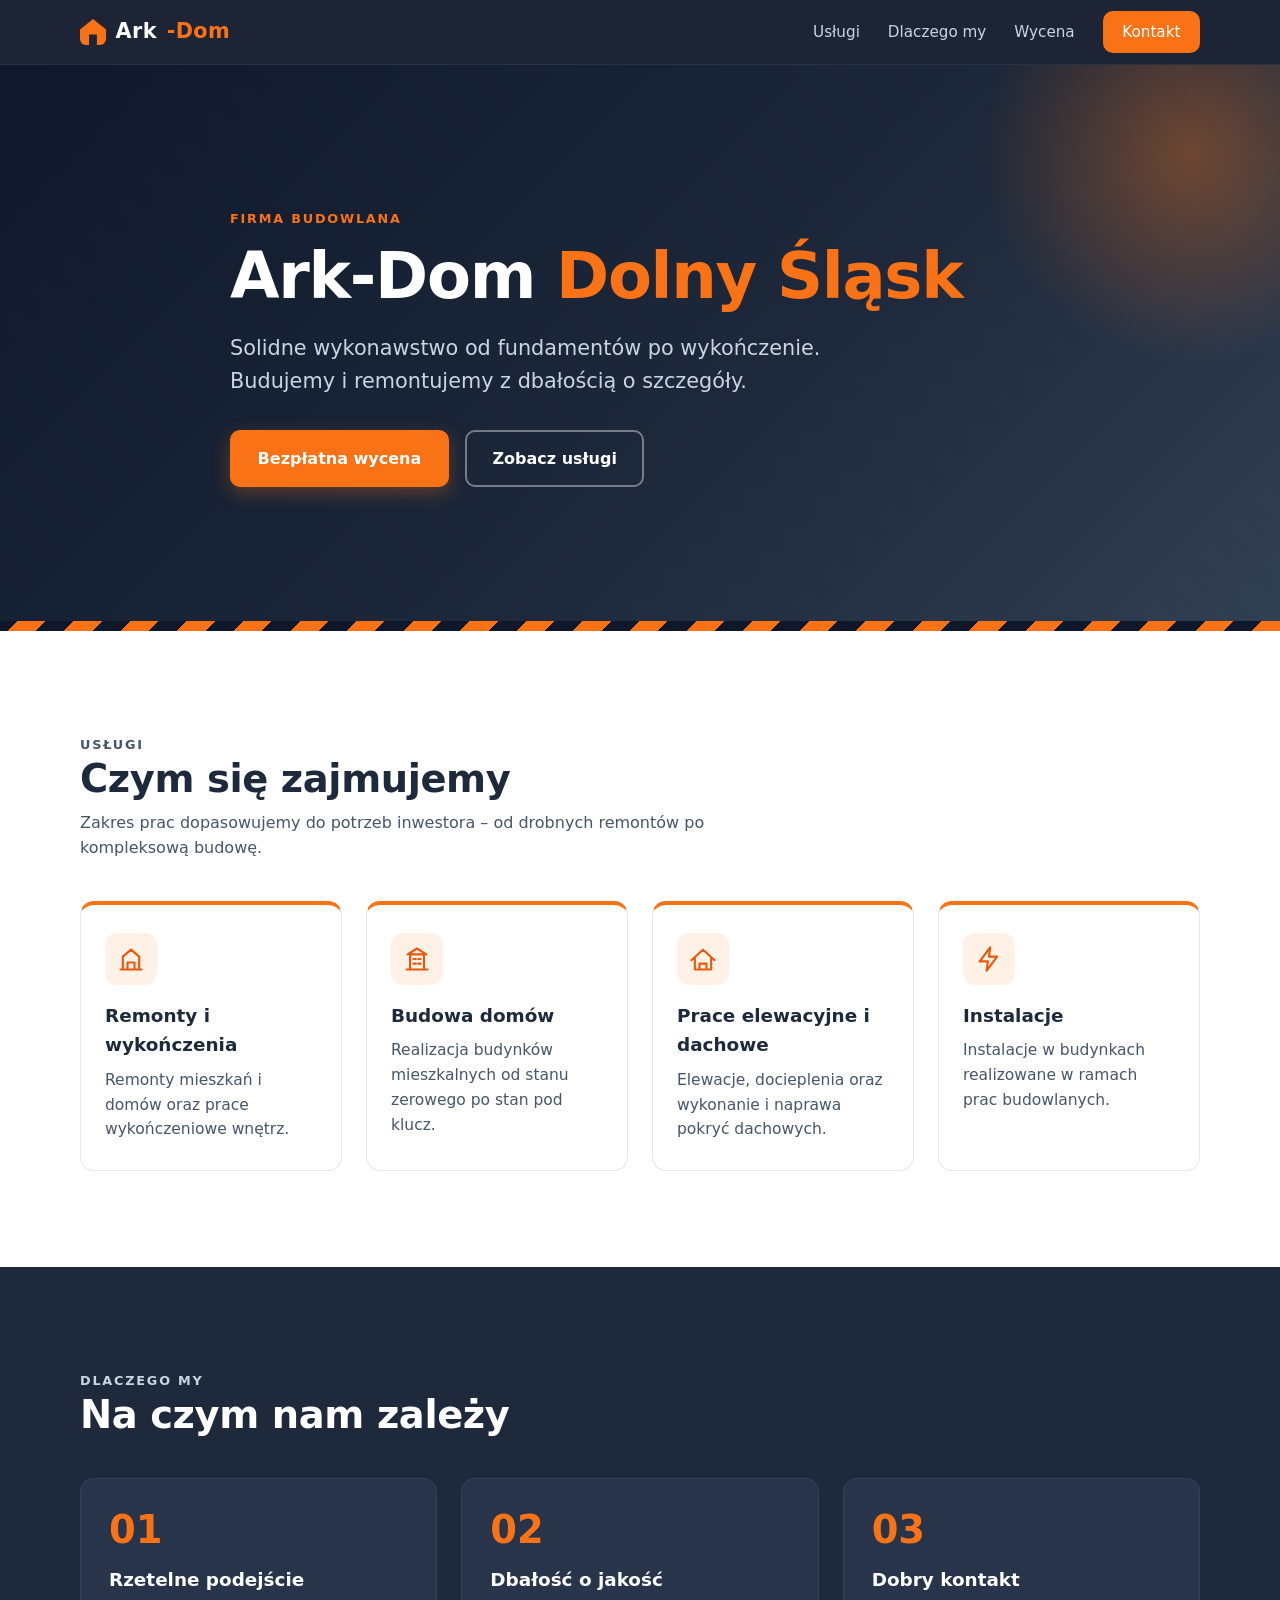
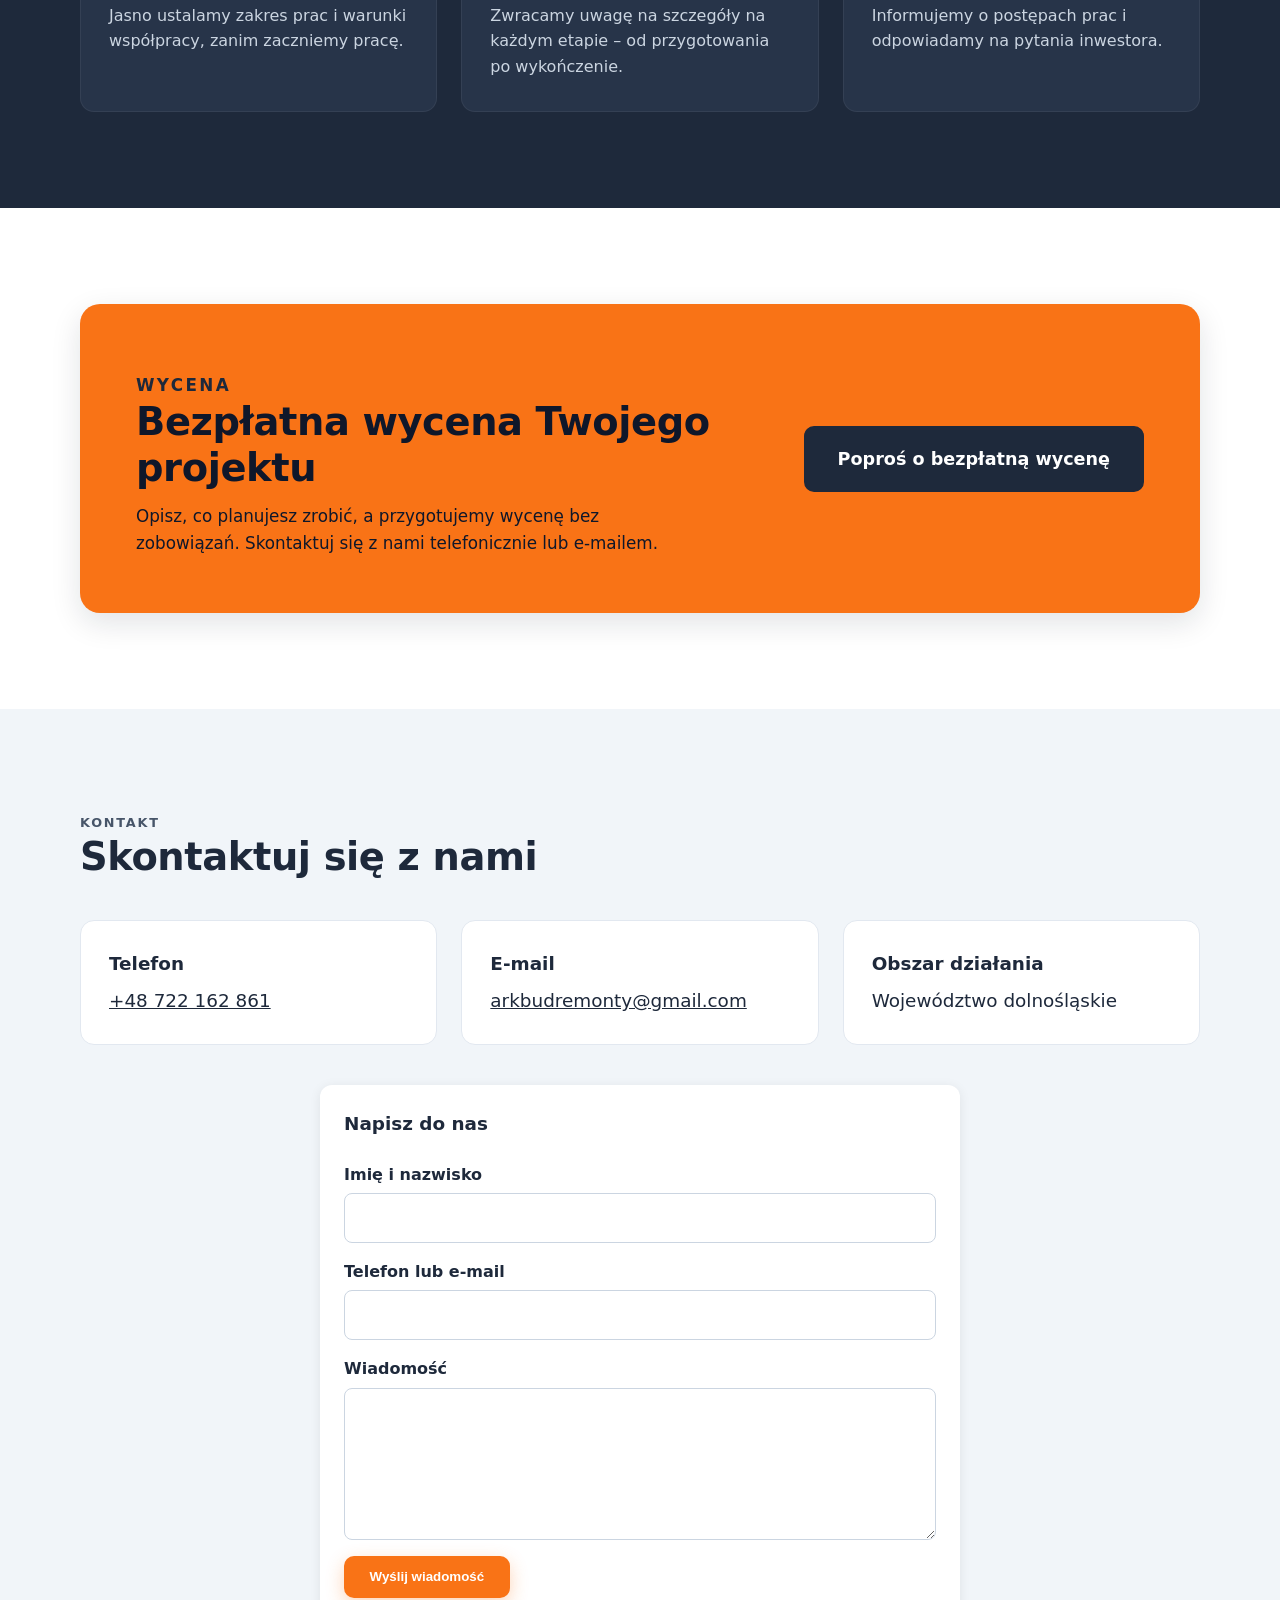
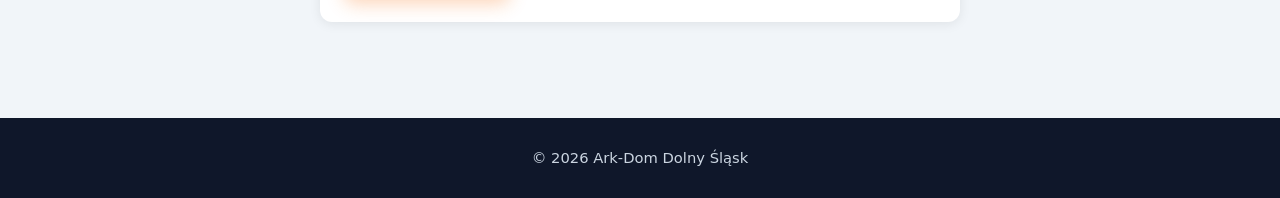
==== index.html @ 6b184e6f "Nowa nazwa: Ark-Dom Dolny Śląsk" ====
<!DOCTYPE html>
<html lang="pl">
<head>
  <meta charset="utf-8">
  <meta name="viewport" content="width=device-width, initial-scale=1">
  <title>Ark-Dom Dolny Śląsk – firma budowlana</title>
  <meta name="description" content="Ark-Dom Dolny Śląsk – firma budowlana. Remonty i wykończenia, budowa domów, prace elewacyjne i dachowe, instalacje. Bezpłatna wycena.">
  <meta name="author" content="Ark-Dom Dolny Śląsk">
  <meta name="theme-color" content="#1e293b">
  <meta property="og:type" content="website">
  <meta property="og:locale" content="pl_PL">
  <meta property="og:title" content="Ark-Dom Dolny Śląsk – firma budowlana">
  <meta property="og:description" content="Remonty, budowa domów, elewacje, dachy i instalacje. Poproś o bezpłatną wycenę.">
  <link rel="icon" href="data:image/svg+xml,%3Csvg xmlns='http://www.w3.org/2000/svg' viewBox='0 0 64 64'%3E%3Crect width='64' height='64' rx='12' fill='%231e293b'/%3E%3Cpath d='M12 50V28L32 12l20 16v22H40V36H24v14z' fill='%23f97316'/%3E%3C/svg%3E">
  <link rel="stylesheet" href="style.css">
  <link rel="canonical" href="https://ark-bud.github.io/">
  <script type="application/ld+json">
  {"@context":"https://schema.org","@type":"GeneralContractor","name":"Ark-Dom Dolny Śląsk","url":"https://ark-bud.github.io/","telephone":"+48722162861","email":"arkbudremonty@gmail.com","areaServed":{"@type":"AdministrativeArea","name":"Województwo dolnośląskie"},"description":"Firma budowlana: remonty i wykończenia, budowa domów, prace elewacyjne i dachowe, instalacje. Dolny Śląsk."}
  </script>
</head>
<body>
  <a class="skip" href="#main">Przejdź do treści</a>

  <header class="site-header">
    <div class="container nav">
      <a class="brand" href="#top" aria-label="Ark-Dom Dolny Śląsk – strona główna">
        <span class="brand-mark" aria-hidden="true"></span>Ark<b>-Dom</b>
      </a>
      <input type="checkbox" id="menu-toggle" class="menu-toggle" aria-label="Menu">
      <label for="menu-toggle" class="burger" aria-hidden="true"><span></span></label>
      <nav class="menu" aria-label="Główna nawigacja">
        <a href="#uslugi">Usługi</a>
        <a href="#dlaczego-my">Dlaczego my</a>
        <a href="#wycena">Wycena</a>
        <a href="#kontakt" class="btn btn-sm">Kontakt</a>
      </nav>
    </div>
  </header>

  <main id="main">
    <section class="hero" id="top">
      <div class="container hero-inner">
        <p class="eyebrow">Firma budowlana</p>
        <h1>Ark-Dom <span>Dolny Śląsk</span></h1>
        <p class="tagline">Solidne wykonawstwo od fundamentów po wykończenie. Budujemy i remontujemy z dbałością o szczegóły.</p>
        <div class="hero-actions">
          <a class="btn" href="#wycena">Bezpłatna wycena</a>
          <a class="btn btn-ghost" href="#uslugi">Zobacz usługi</a>
        </div>
      </div>
    </section>

    <section class="section" id="uslugi">
      <div class="container">
        <header class="section-head">
          <p class="eyebrow">Usługi</p>
          <h2>Czym się zajmujemy</h2>
          <p>Zakres prac dopasowujemy do potrzeb inwestora – od drobnych remontów po kompleksową budowę.</p>
        </header>
        <div class="grid grid-4">
          <article class="card">
            <div class="icon" aria-hidden="true"><svg viewBox="0 0 24 24"><path d="M3 21h18M5 21V10l7-6 7 6v11M9 21v-6h6v6"/></svg></div>
            <h3>Remonty i wykończenia</h3>
            <p>Remonty mieszkań i domów oraz prace wykończeniowe wnętrz.</p>
          </article>
          <article class="card">
            <div class="icon" aria-hidden="true"><svg viewBox="0 0 24 24"><path d="M3 21h18M6 21V8h12v13M9 12h2M13 12h2M9 16h2M13 16h2M4 8l8-5 8 5"/></svg></div>
            <h3>Budowa domów</h3>
            <p>Realizacja budynków mieszkalnych od stanu zerowego po stan pod klucz.</p>
          </article>
          <article class="card">
            <div class="icon" aria-hidden="true"><svg viewBox="0 0 24 24"><path d="M2 13l10-9 10 9M5 11v10h14V11M9 21v-5h6v5"/></svg></div>
            <h3>Prace elewacyjne i dachowe</h3>
            <p>Elewacje, docieplenia oraz wykonanie i naprawa pokryć dachowych.</p>
          </article>
          <article class="card">
            <div class="icon" aria-hidden="true"><svg viewBox="0 0 24 24"><path d="M13 2L4 14h7l-1 8 9-12h-7z"/></svg></div>
            <h3>Instalacje</h3>
            <p>Instalacje w budynkach realizowane w ramach prac budowlanych.</p>
          </article>
        </div>
      </div>
    </section>

    <section class="section section-dark" id="dlaczego-my">
      <div class="container">
        <header class="section-head">
          <p class="eyebrow">Dlaczego my</p>
          <h2>Na czym nam zależy</h2>
        </header>
        <div class="grid grid-3">
          <article class="why">
            <span class="num" aria-hidden="true">01</span>
            <h3>Rzetelne podejście</h3>
            <p>Jasno ustalamy zakres prac i warunki współpracy, zanim zaczniemy pracę.</p>
          </article>
          <article class="why">
            <span class="num" aria-hidden="true">02</span>
            <h3>Dbałość o jakość</h3>
            <p>Zwracamy uwagę na szczegóły na każdym etapie – od przygotowania po wykończenie.</p>
          </article>
          <article class="why">
            <span class="num" aria-hidden="true">03</span>
            <h3>Dobry kontakt</h3>
            <p>Informujemy o postępach prac i odpowiadamy na pytania inwestora.</p>
          </article>
        </div>
      </div>
    </section>

    <section class="section" id="wycena">
      <div class="container">
        <div class="cta">
          <div>
            <p class="eyebrow">Wycena</p>
            <h2>Bezpłatna wycena Twojego projektu</h2>
            <p>Opisz, co planujesz zrobić, a przygotujemy wycenę bez zobowiązań. Skontaktuj się z nami telefonicznie lub e-mailem.</p>
          </div>
          <a class="btn btn-lg" href="#kontakt">Poproś o bezpłatną wycenę</a>
        </div>
      </div>
    </section>

    <section class="section section-light" id="kontakt">
      <div class="container">
        <header class="section-head">
          <p class="eyebrow">Kontakt</p>
          <h2>Skontaktuj się z nami</h2>
        </header>
        <div class="grid grid-3">
          <div class="contact">
            <h3>Telefon</h3>
            <p><a href="tel:+48722162861">+48 722 162 861</a></p>
          </div>
          <div class="contact">
            <h3>E-mail</h3>
            <p><a href="mailto:arkbudremonty@gmail.com">arkbudremonty@gmail.com</a></p>
          </div>
          <div class="contact">
            <h3>Obszar działania</h3>
            <p>Województwo dolnośląskie</p>
          </div>
        </div>
        <form class="contact-form" action="https://formsubmit.co/arkbudremonty@gmail.com" method="POST">
          <h3>Napisz do nas</h3>
          <input type="hidden" name="_subject" value="Nowa wiadomość ze strony Ark-Dom Dolny Śląsk">
          <input type="hidden" name="_captcha" value="true">
          <input type="text" name="_honey" style="display:none" tabindex="-1" autocomplete="off">
          <label>Imię i nazwisko<input type="text" name="name" required></label>
          <label>Telefon lub e-mail<input type="text" name="contact" required></label>
          <label>Wiadomość<textarea name="message" rows="5" required></textarea></label>
          <button type="submit" class="btn">Wyślij wiadomość</button>
        </form>
      </div>
    </section>
  </main>

  <footer class="site-footer">
    <div class="container">
      <p>© 2026 Ark-Dom Dolny Śląsk</p>
    </div>
  </footer>
</body>
</html>
---- style.css ----
:root{
  --slate-950:#0f172a; --slate-900:#1e293b; --slate-800:#273449; --slate-700:#334155;
  --slate-300:#cbd5e1; --slate-100:#f1f5f9; --white:#fff;
  --orange:#f97316; --orange-dark:#ea580c; --orange-soft:#fff1e6;
  --radius:14px; --shadow:0 10px 30px rgba(15,23,42,.12);
  --font:system-ui,-apple-system,"Segoe UI",Roboto,"Helvetica Neue",Arial,sans-serif;
}
*,*::before,*::after{box-sizing:border-box}
html{scroll-behavior:smooth;scroll-padding-top:72px}
body{margin:0;font-family:var(--font);color:var(--slate-900);background:var(--white);line-height:1.6;-webkit-font-smoothing:antialiased}
img,svg{max-width:100%}
a{color:inherit}
.container{width:min(1120px,100% - 2.5rem);margin-inline:auto}
.skip{position:absolute;left:-999px;top:0;background:var(--orange);color:#fff;padding:.6rem 1rem;z-index:100}
.skip:focus{left:0}

/* Header */
.site-header{position:sticky;top:0;z-index:50;background:rgba(15,23,42,.94);backdrop-filter:blur(8px);border-bottom:1px solid rgba(255,255,255,.06)}
.nav{display:flex;align-items:center;justify-content:space-between;height:64px}
.brand{display:flex;align-items:center;gap:.6rem;color:#fff;text-decoration:none;font-weight:600;font-size:1.3rem;letter-spacing:.02em}
.brand b{color:var(--orange)}
.brand-mark{width:26px;height:26px;border-radius:6px;background:var(--orange);position:relative;display:inline-block;
  clip-path:polygon(0 100%,0 40%,50% 0,100% 40%,100% 100%,65% 100%,65% 60%,35% 60%,35% 100%)}
.menu{display:flex;align-items:center;gap:1.75rem}
.menu a{color:var(--slate-300);text-decoration:none;font-size:.95rem;font-weight:500;transition:color .2s}
.menu a:hover{color:#fff}
.menu .btn{color:#fff}
.menu-toggle,.burger{display:none}

/* Buttons */
.btn{display:inline-block;background:var(--orange);color:#fff;text-decoration:none;font-weight:700;padding:.85rem 1.6rem;border-radius:10px;border:2px solid var(--orange);transition:background .2s,transform .2s,box-shadow .2s;box-shadow:0 6px 18px rgba(249,115,22,.3)}
.btn:hover{background:var(--orange-dark);border-color:var(--orange-dark);transform:translateY(-2px)}
.btn:focus-visible,a:focus-visible{outline:3px solid #fff;outline-offset:3px;box-shadow:0 0 0 6px var(--orange)}
.btn-sm{padding:.45rem 1.1rem;box-shadow:none}
.btn-lg{padding:1.05rem 2rem;font-size:1.1rem;background:var(--slate-900);border-color:var(--slate-900);box-shadow:none}
.btn-lg:hover{background:var(--slate-950);border-color:var(--slate-950)}
.btn-ghost{background:transparent;color:#fff;border-color:rgba(255,255,255,.4);box-shadow:none}
.btn-ghost:hover{background:rgba(255,255,255,.1);border-color:#fff}

/* Hero */
.hero{color:#fff;background:
  linear-gradient(135deg,rgba(15,23,42,.97) 0%,rgba(30,41,59,.95) 60%,rgba(51,65,85,.92) 100%),
  repeating-linear-gradient(45deg,#1e293b 0 20px,#222f44 20px 40px);
  position:relative;overflow:hidden;padding:clamp(4.5rem,12vw,9rem) 0}
.hero::before{content:"";position:absolute;right:-120px;top:-120px;width:420px;height:420px;border-radius:50%;background:radial-gradient(circle,rgba(249,115,22,.35),transparent 70%)}
.hero::after{content:"";position:absolute;left:0;right:0;bottom:0;height:10px;
  background:repeating-linear-gradient(-45deg,var(--orange) 0 20px,var(--slate-950) 20px 40px)}
.hero-inner{position:relative;max-width:820px}
.eyebrow{margin:0 0 .75rem;color:var(--orange);font-weight:700;letter-spacing:.14em;text-transform:uppercase;font-size:.8rem}
h1{font-size:clamp(2.2rem,6vw,4rem);line-height:1.1;margin:0 0 1.25rem;letter-spacing:-.02em}
h1 span{color:var(--orange)}
.tagline{font-size:clamp(1.05rem,2vw,1.3rem);color:var(--slate-300);max-width:620px;margin:0 0 2rem}
.hero-actions{display:flex;flex-wrap:wrap;gap:1rem}

/* Sections */
.section{padding:clamp(3.5rem,8vw,6rem) 0}
.section-head{max-width:640px;margin-bottom:2.5rem}
.section-head p{color:#475569;margin:.5rem 0 0}
h2{font-size:clamp(1.7rem,3.5vw,2.4rem);line-height:1.2;margin:0;letter-spacing:-.01em}
h3{margin:0 0 .5rem;font-size:1.15rem}
.grid{display:grid;gap:1.5rem}
.grid-4{grid-template-columns:repeat(4,1fr)}
.grid-3{grid-template-columns:repeat(3,1fr)}

.card{background:#fff;border:1px solid #e2e8f0;border-top:4px solid var(--orange);border-radius:var(--radius);padding:1.75rem 1.5rem;transition:transform .25s,box-shadow .25s}
.card:hover{transform:translateY(-6px);box-shadow:var(--shadow)}
.card p{margin:0;color:#475569;font-size:.97rem}
.icon{width:52px;height:52px;border-radius:12px;background:var(--orange-soft);display:grid;place-items:center;margin-bottom:1rem}
.icon svg{width:28px;height:28px;fill:none;stroke:var(--orange-dark);stroke-width:1.8;stroke-linecap:round;stroke-linejoin:round}

.section-dark{background:var(--slate-900);color:#fff}
.section-dark .section-head p{color:var(--slate-300)}
.why{background:var(--slate-800);border-radius:var(--radius);padding:2rem 1.75rem;border:1px solid rgba(255,255,255,.06)}
.why p{margin:0;color:var(--slate-300)}
.num{display:block;font-size:2.4rem;font-weight:800;color:var(--orange);line-height:1;margin-bottom:1rem}

.cta{display:flex;align-items:center;justify-content:space-between;gap:2rem;background:var(--orange);color:var(--slate-950);border-radius:20px;padding:clamp(2rem,5vw,3.5rem);box-shadow:var(--shadow)}
.cta .eyebrow{color:var(--slate-900)}
.cta p{margin:.75rem 0 0;max-width:560px;font-size:1.05rem}
.cta .btn-lg{color:#fff;white-space:nowrap}

.section-light{background:var(--slate-100)}
.note{font-size:.9rem;font-style:italic}
.contact{background:#fff;border-radius:var(--radius);padding:1.75rem;border:1px solid #e2e8f0}
.contact p{margin:0;font-size:1.15rem}
.placeholder{display:inline-block;background:#fff7ed;color:var(--orange-dark);border:2px dashed var(--orange);border-radius:8px;padding:.2rem .7rem;font-weight:700;font-family:ui-monospace,Menlo,Consolas,monospace}

.site-footer{background:var(--slate-950);color:var(--slate-300);padding:1.75rem 0;text-align:center;font-size:.92rem}
.site-footer p{margin:0}

/* Responsive */
@media (max-width:980px){.grid-4{grid-template-columns:repeat(2,1fr)}}
@media (max-width:760px){
  .grid-3,.grid-4{grid-template-columns:1fr}
  .cta{flex-direction:column;align-items:flex-start}
  .burger{display:flex;align-items:center;justify-content:center;width:44px;height:44px;cursor:pointer}
  .burger span,.burger span::before,.burger span::after{display:block;width:24px;height:2px;background:#fff;position:relative;transition:.2s}
  .burger span::before,.burger span::after{content:"";position:absolute;left:0}
  .burger span::before{top:-7px}.burger span::after{top:7px}
  .menu-toggle{display:block;position:absolute;opacity:0;width:1px;height:1px}
  .menu-toggle:focus-visible + .burger{outline:3px solid var(--orange)}
  .menu{position:absolute;top:64px;left:0;right:0;flex-direction:column;align-items:stretch;gap:0;background:var(--slate-950);padding:.5rem 1.25rem 1.25rem;display:none}
  .menu a{padding:.8rem 0;border-bottom:1px solid rgba(255,255,255,.08)}
  .menu .btn{text-align:center;margin-top:.75rem;border-bottom:2px solid var(--orange)}
  .menu-toggle:checked ~ .menu{display:flex}
  .menu-toggle:checked + .burger span{background:transparent}
  .menu-toggle:checked + .burger span::before{top:0;transform:rotate(45deg)}
  .menu-toggle:checked + .burger span::after{top:0;transform:rotate(-45deg)}
}
@media (prefers-reduced-motion:reduce){*{transition:none!important;scroll-behavior:auto!important}}

.contact-form{max-width:640px;margin:2.5rem auto 0;display:grid;gap:1rem;background:#fff;padding:1.5rem;border-radius:12px;box-shadow:0 2px 12px rgba(0,0,0,.08)}
.contact-form label{display:grid;gap:.35rem;font-weight:600}
.contact-form input[type=text],.contact-form textarea{font:inherit;padding:.7rem .8rem;border:1px solid #cbd5e1;border-radius:8px}
.contact-form button{cursor:pointer;border:0;justify-self:start}
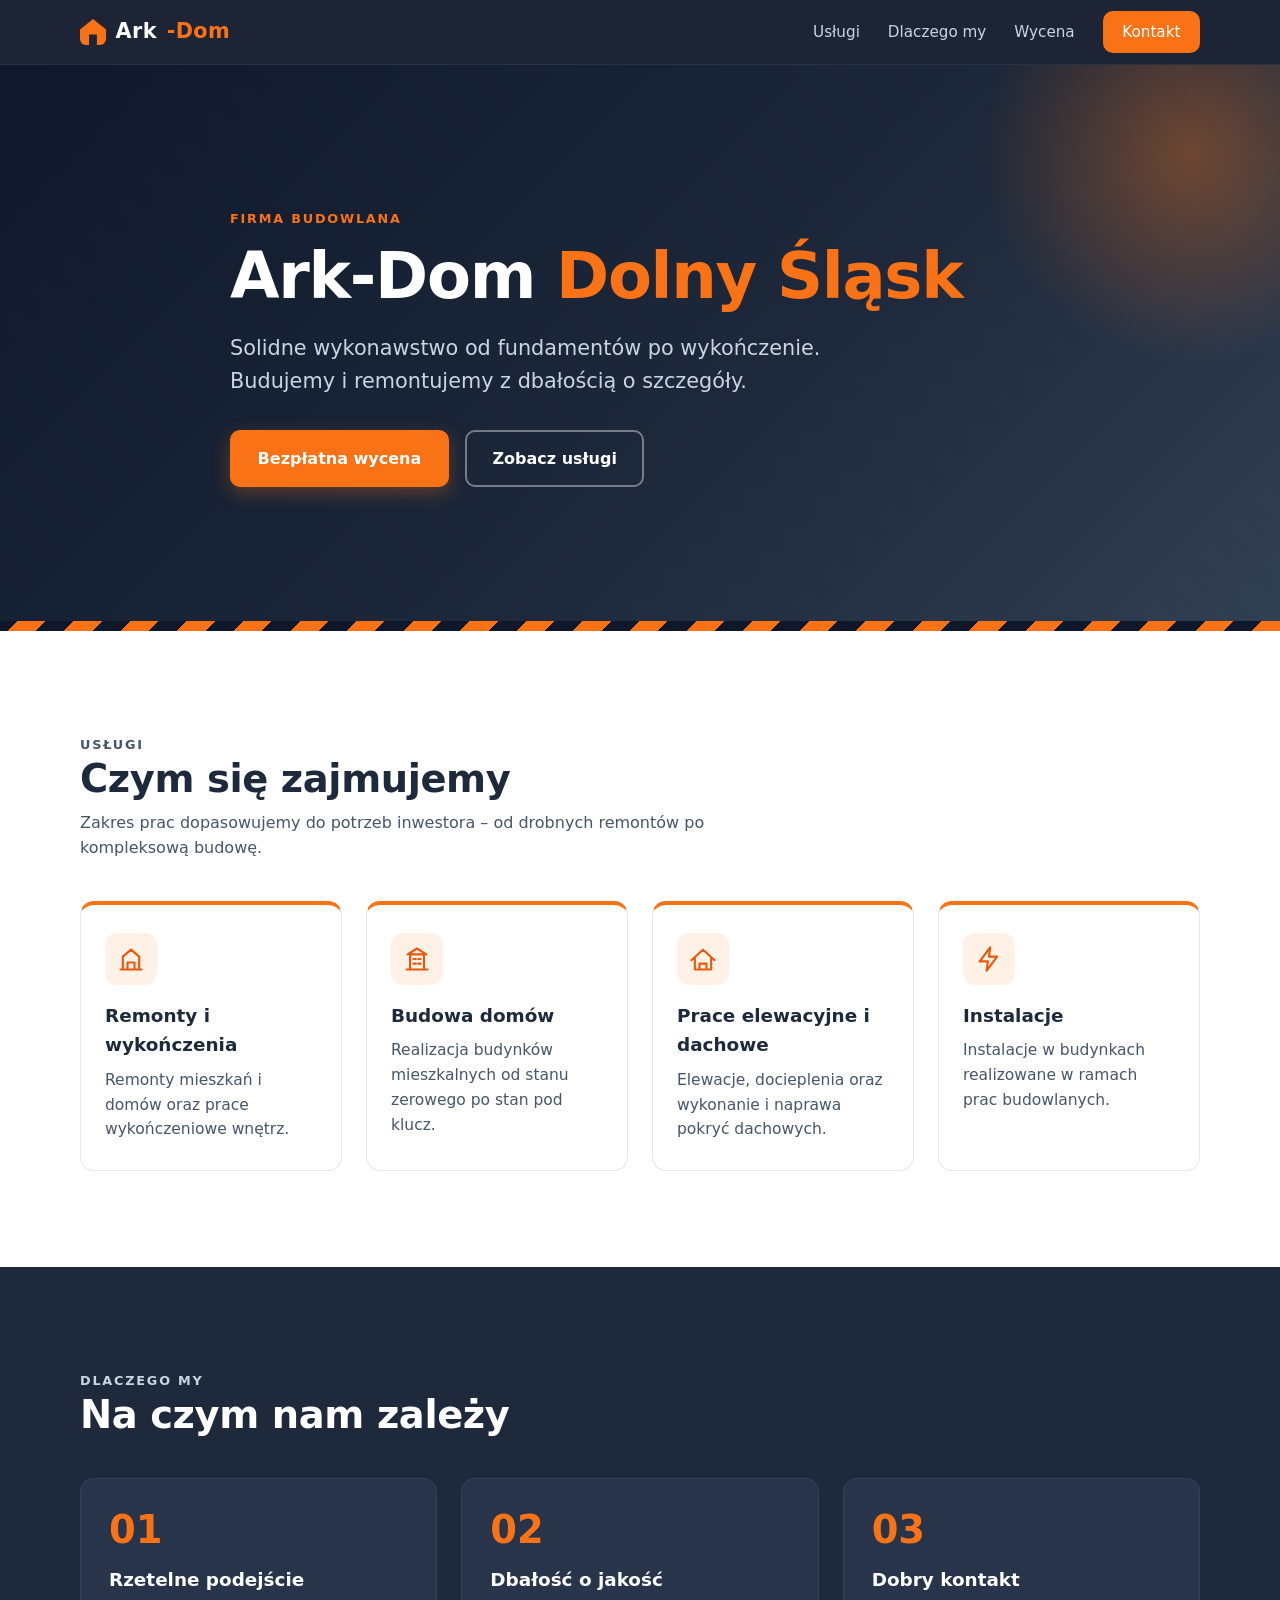
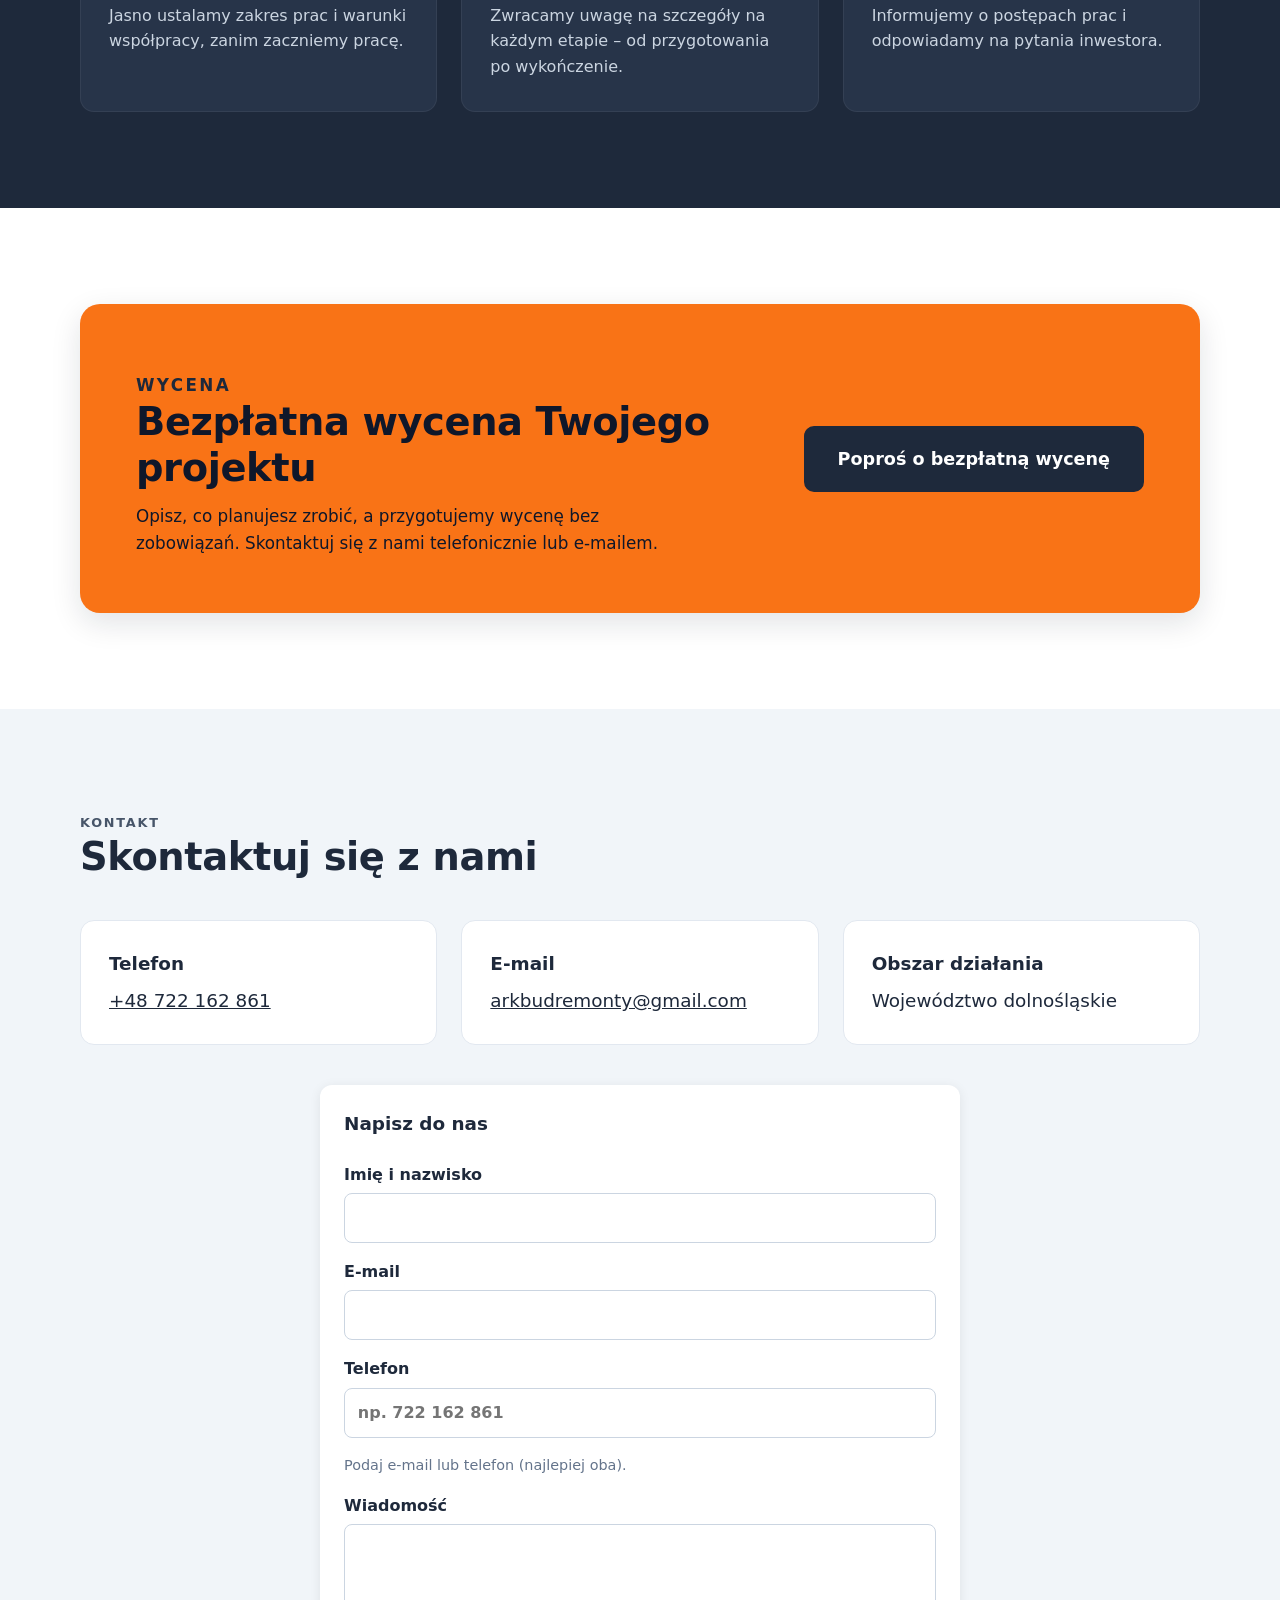
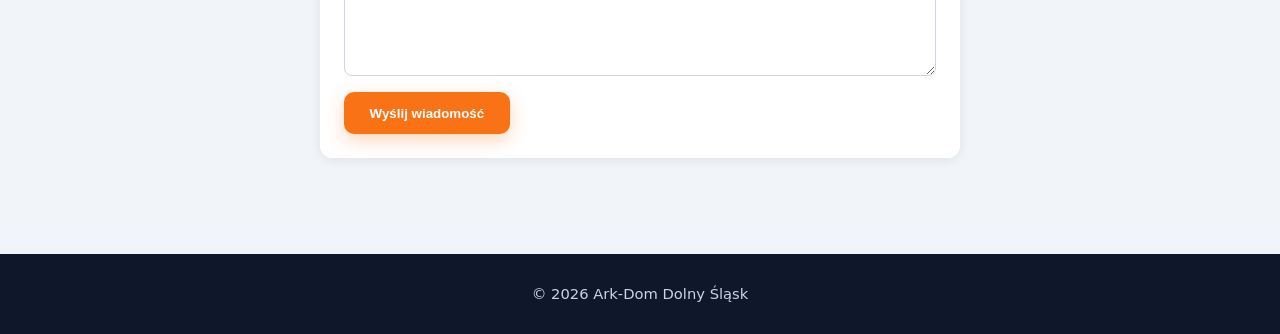
==== commit 2ccfad1c: "Walidacja formularza" ====
--- a/index.html
+++ b/index.html
@@ -3,8 +3,8 @@
 <head>
   <meta charset="utf-8">
   <meta name="viewport" content="width=device-width, initial-scale=1">
-  <title>Ark-Dom Dolny Śląsk – firma budowlana</title>
-  <meta name="description" content="Ark-Dom Dolny Śląsk – firma budowlana. Remonty i wykończenia, budowa domów, prace elewacyjne i dachowe, instalacje. Bezpłatna wycena.">
+  <title>Ark-Dom Dolny Śląsk (Arcdon) – firma budowlana</title>
+  <meta name="description" content="Ark-Dom Dolny Śląsk (Arcdon) – firma budowlana. Remonty i wykończenia, budowa domów, prace elewacyjne i dachowe, instalacje. Bezpłatna wycena.">
   <meta name="author" content="Ark-Dom Dolny Śląsk">
   <meta name="theme-color" content="#1e293b">
   <meta property="og:type" content="website">
@@ -15,7 +15,7 @@
   <link rel="stylesheet" href="style.css">
   <link rel="canonical" href="https://ark-bud.github.io/">
   <script type="application/ld+json">
-  {"@context":"https://schema.org","@type":"GeneralContractor","name":"Ark-Dom Dolny Śląsk","url":"https://ark-bud.github.io/","telephone":"+48722162861","email":"arkbudremonty@gmail.com","areaServed":{"@type":"AdministrativeArea","name":"Województwo dolnośląskie"},"description":"Firma budowlana: remonty i wykończenia, budowa domów, prace elewacyjne i dachowe, instalacje. Dolny Śląsk."}
+  {"@context":"https://schema.org","@type":"GeneralContractor","name":"Ark-Dom Dolny Śląsk","alternateName":"Arcdon","url":"https://ark-bud.github.io/","telephone":"+48722162861","email":"arkbudremonty@gmail.com","areaServed":{"@type":"AdministrativeArea","name":"Województwo dolnośląskie"},"description":"Firma budowlana: remonty i wykończenia, budowa domów, prace elewacyjne i dachowe, instalacje. Dolny Śląsk."}
   </script>
 </head>
 <body>
@@ -147,7 +147,10 @@
           <input type="hidden" name="_captcha" value="true">
           <input type="text" name="_honey" style="display:none" tabindex="-1" autocomplete="off">
           <label>Imię i nazwisko<input type="text" name="name" required></label>
-          <label>Telefon lub e-mail<input type="text" name="contact" required></label>
+          <label>E-mail<input type="email" name="email" autocomplete="email"></label>
+          <label>Telefon<input type="tel" name="phone" autocomplete="tel" placeholder="np. 722 162 861"></label>
+          <p class="form-hint">Podaj e-mail lub telefon (najlepiej oba).</p>
+          <p class="form-error" id="form-error" role="alert" hidden></p>
           <label>Wiadomość<textarea name="message" rows="5" required></textarea></label>
           <button type="submit" class="btn">Wyślij wiadomość</button>
         </form>
@@ -160,5 +163,38 @@
       <p>© 2026 Ark-Dom Dolny Śląsk</p>
     </div>
   </footer>
+  <script>
+  (function(){
+    var f=document.querySelector('.contact-form'); if(!f) return;
+    var err=document.getElementById('form-error'), btn=f.querySelector('button');
+    function show(m){err.textContent=m;err.hidden=false;}
+    function phoneOk(v){var d=v.replace(/[\s().-]/g,'');
+      if(/^(\+48|0048)?[1-9]\d{8}$/.test(d)) return true;
+      return /^\+[1-9]\d{7,14}$/.test(d);}
+    function mxOk(email){
+      var dom=email.split('@')[1];
+      return fetch('https://cloudflare-dns.com/dns-query?name='+encodeURIComponent(dom)+'&type=MX',{headers:{accept:'application/dns-json'}})
+        .then(function(r){return r.json();})
+        .then(function(j){return j.Status===0&&j.Answer&&j.Answer.some(function(a){return a.type===15;});})
+        .catch(function(){return true;});
+    }
+    f.addEventListener('submit',function(e){
+      if(f.dataset.ok==='1') return;
+      e.preventDefault(); err.hidden=true;
+      var em=f.email.value.trim(), ph=f.phone.value.trim();
+      if(!em&&!ph) return show('Podaj adres e-mail lub numer telefonu.');
+      if(ph&&!phoneOk(ph)) return show('Numer telefonu wygląda niepoprawnie. Podaj 9 cyfr, np. 722 162 861.');
+      var go=function(){f.dataset.ok='1';f.submit();};
+      btn.disabled=true;
+      if(em){
+        mxOk(em).then(function(ok){
+          btn.disabled=false;
+          if(!ok) return show('Nie znaleziono takiego adresu e-mail (domena nie odbiera poczty). Sprawdź pisownię.');
+          go();
+        });
+      } else {btn.disabled=false;go();}
+    });
+  })();
+  </script>
 </body>
 </html>
--- a/style.css
+++ b/style.css
@@ -113,3 +113,4 @@
 .contact-form label{display:grid;gap:.35rem;font-weight:600}
 .contact-form input[type=text],.contact-form textarea{font:inherit;padding:.7rem .8rem;border:1px solid #cbd5e1;border-radius:8px}
 .contact-form button{cursor:pointer;border:0;justify-self:start}
+.form-hint{margin:0;color:#64748b;font-size:.9rem}.form-error{margin:0;color:#b91c1c;font-weight:600}.contact-form input[type=email],.contact-form input[type=tel]{font:inherit;padding:.7rem .8rem;border:1px solid #cbd5e1;border-radius:8px}
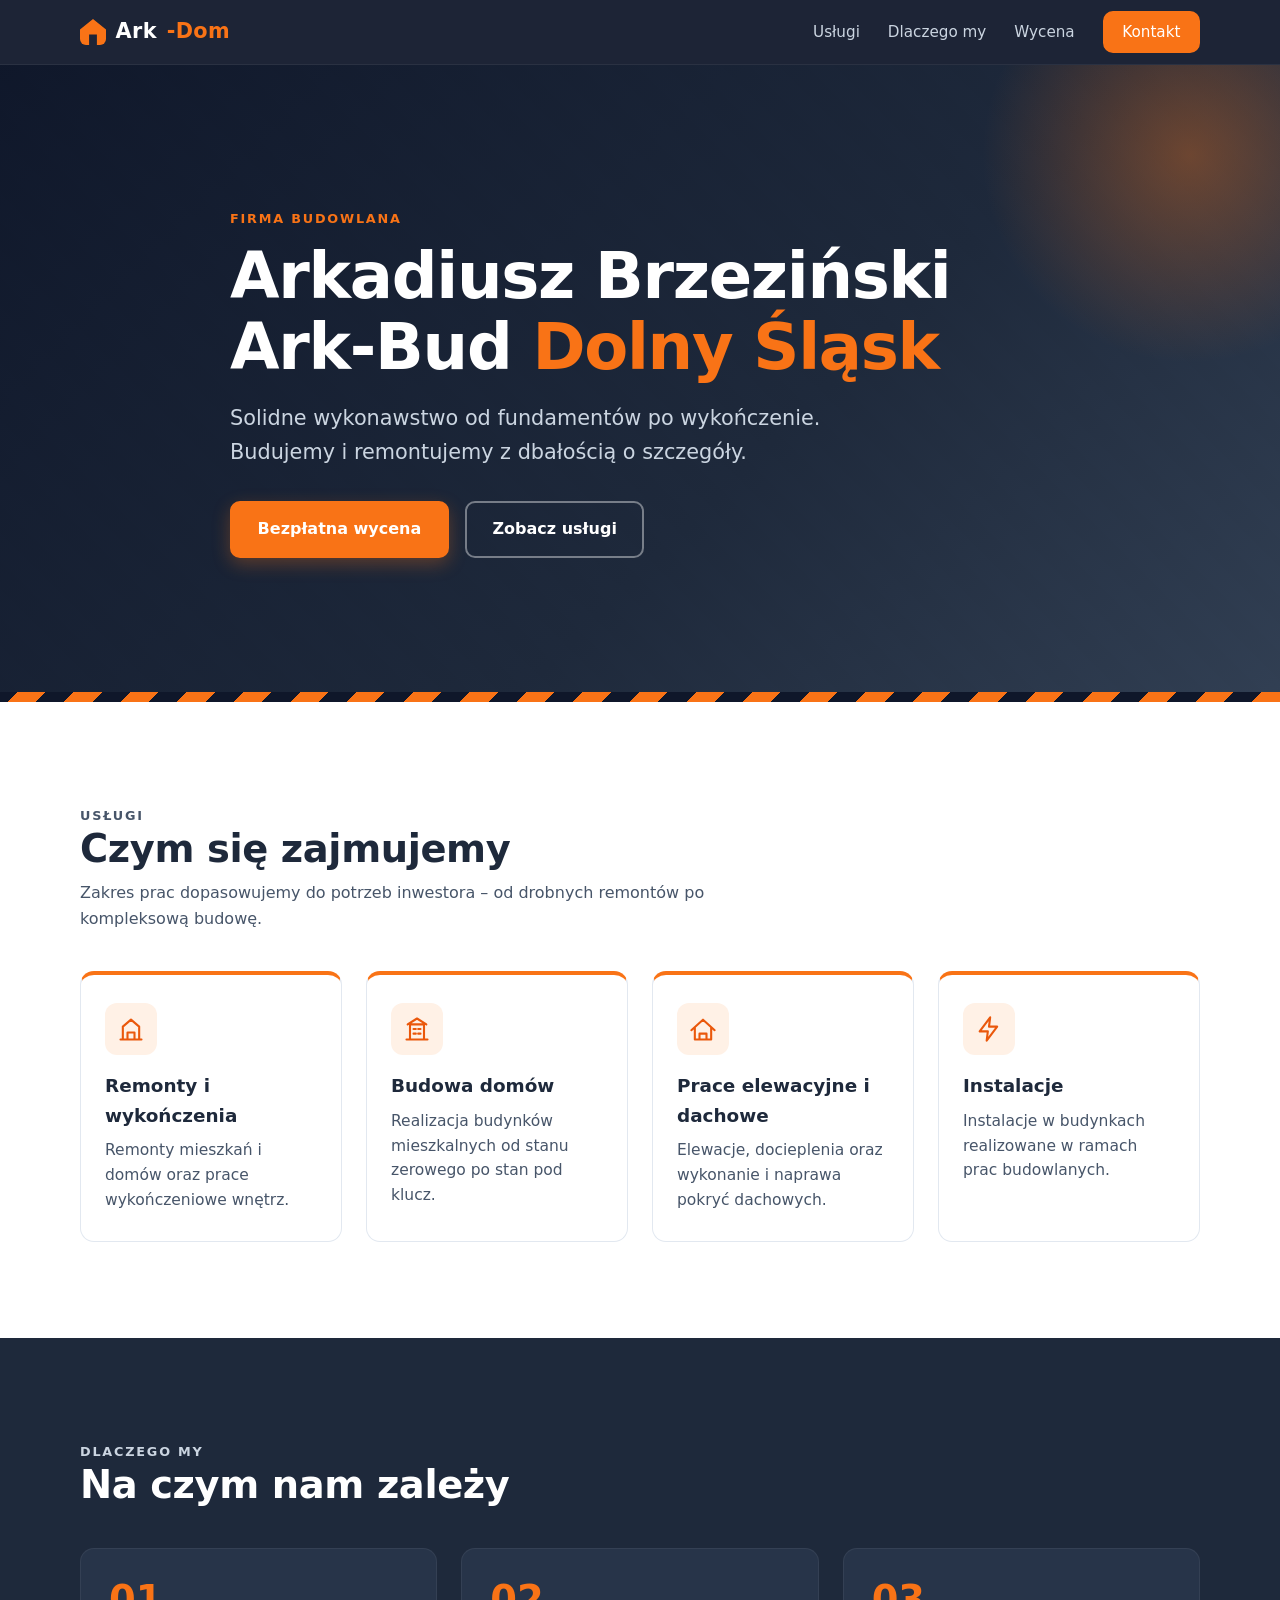
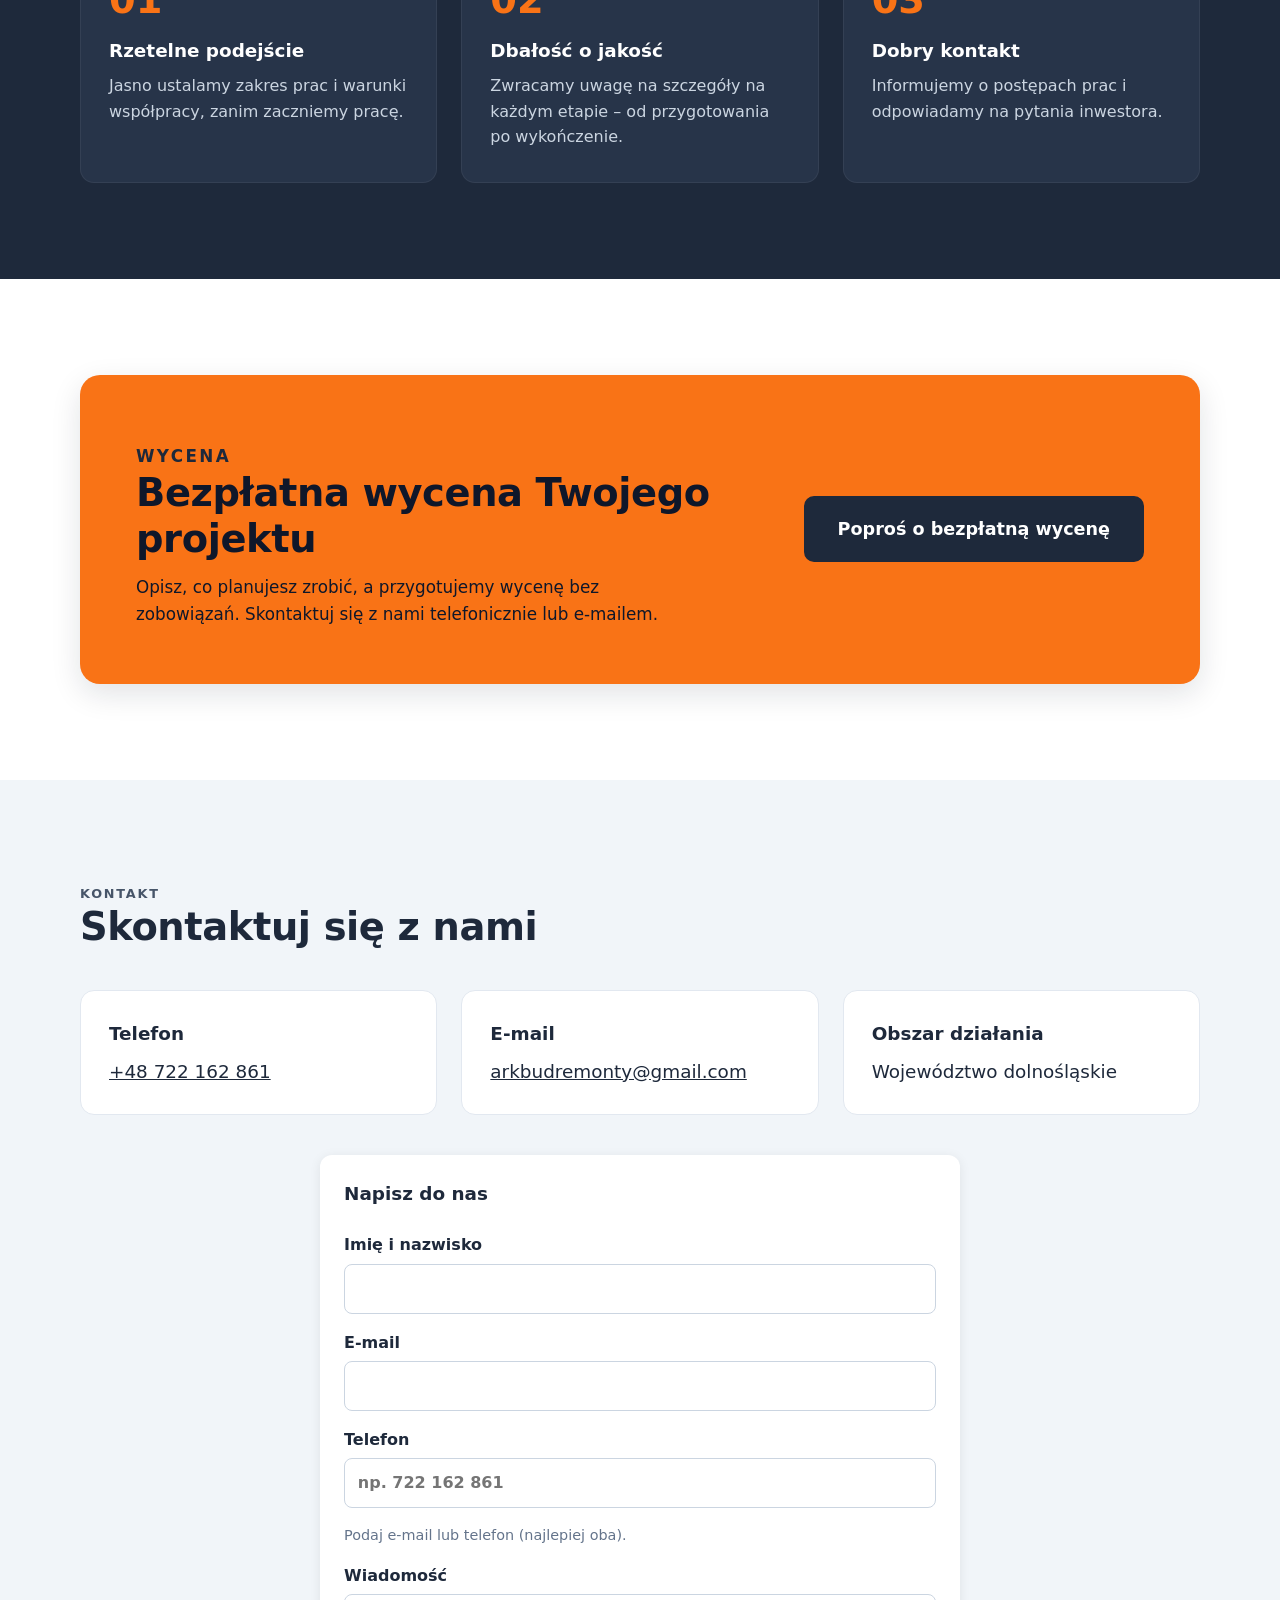
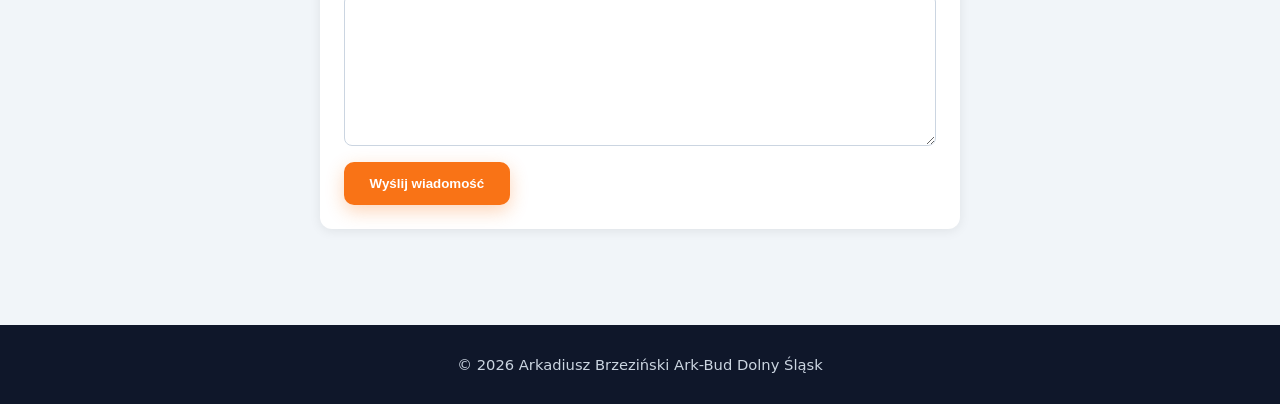
==== commit bd1a294e: "Zmiana nazwy firmy na Arkadiusz Brzeziński Ark-Bud Dolny Śląsk" ====
--- a/index.html
+++ b/index.html
@@ -3,19 +3,19 @@
 <head>
   <meta charset="utf-8">
   <meta name="viewport" content="width=device-width, initial-scale=1">
-  <title>Ark-Dom Dolny Śląsk (Arcdon) – firma budowlana</title>
-  <meta name="description" content="Ark-Dom Dolny Śląsk (Arcdon) – firma budowlana. Remonty i wykończenia, budowa domów, prace elewacyjne i dachowe, instalacje. Bezpłatna wycena.">
-  <meta name="author" content="Ark-Dom Dolny Śląsk">
+  <title>Arkadiusz Brzeziński Ark-Bud Dolny Śląsk (Arcdon) – firma budowlana</title>
+  <meta name="description" content="Arkadiusz Brzeziński Ark-Bud Dolny Śląsk (Arcdon) – firma budowlana. Remonty i wykończenia, budowa domów, prace elewacyjne i dachowe, instalacje. Bezpłatna wycena.">
+  <meta name="author" content="Arkadiusz Brzeziński Ark-Bud Dolny Śląsk">
   <meta name="theme-color" content="#1e293b">
   <meta property="og:type" content="website">
   <meta property="og:locale" content="pl_PL">
-  <meta property="og:title" content="Ark-Dom Dolny Śląsk – firma budowlana">
+  <meta property="og:title" content="Arkadiusz Brzeziński Ark-Bud Dolny Śląsk – firma budowlana">
   <meta property="og:description" content="Remonty, budowa domów, elewacje, dachy i instalacje. Poproś o bezpłatną wycenę.">
   <link rel="icon" href="data:image/svg+xml,%3Csvg xmlns='http://www.w3.org/2000/svg' viewBox='0 0 64 64'%3E%3Crect width='64' height='64' rx='12' fill='%231e293b'/%3E%3Cpath d='M12 50V28L32 12l20 16v22H40V36H24v14z' fill='%23f97316'/%3E%3C/svg%3E">
   <link rel="stylesheet" href="style.css">
   <link rel="canonical" href="https://ark-bud.github.io/">
   <script type="application/ld+json">
-  {"@context":"https://schema.org","@type":"GeneralContractor","name":"Ark-Dom Dolny Śląsk","alternateName":"Arcdon","url":"https://ark-bud.github.io/","telephone":"+48722162861","email":"arkbudremonty@gmail.com","areaServed":{"@type":"AdministrativeArea","name":"Województwo dolnośląskie"},"description":"Firma budowlana: remonty i wykończenia, budowa domów, prace elewacyjne i dachowe, instalacje. Dolny Śląsk."}
+  {"@context":"https://schema.org","@type":"GeneralContractor","name":"Arkadiusz Brzeziński Ark-Bud Dolny Śląsk","alternateName":"Arcdon","url":"https://ark-bud.github.io/","telephone":"+48722162861","email":"arkbudremonty@gmail.com","areaServed":{"@type":"AdministrativeArea","name":"Województwo dolnośląskie"},"description":"Firma budowlana: remonty i wykończenia, budowa domów, prace elewacyjne i dachowe, instalacje. Dolny Śląsk."}
   </script>
 </head>
 <body>
@@ -23,7 +23,7 @@
 
   <header class="site-header">
     <div class="container nav">
-      <a class="brand" href="#top" aria-label="Ark-Dom Dolny Śląsk – strona główna">
+      <a class="brand" href="#top" aria-label="Arkadiusz Brzeziński Ark-Bud Dolny Śląsk – strona główna">
         <span class="brand-mark" aria-hidden="true"></span>Ark<b>-Dom</b>
       </a>
       <input type="checkbox" id="menu-toggle" class="menu-toggle" aria-label="Menu">
@@ -41,7 +41,7 @@
     <section class="hero" id="top">
       <div class="container hero-inner">
         <p class="eyebrow">Firma budowlana</p>
-        <h1>Ark-Dom <span>Dolny Śląsk</span></h1>
+        <h1>Arkadiusz Brzeziński Ark-Bud <span>Dolny Śląsk</span></h1>
         <p class="tagline">Solidne wykonawstwo od fundamentów po wykończenie. Budujemy i remontujemy z dbałością o szczegóły.</p>
         <div class="hero-actions">
           <a class="btn" href="#wycena">Bezpłatna wycena</a>
@@ -143,7 +143,7 @@
         </div>
         <form class="contact-form" action="https://formsubmit.co/arkbudremonty@gmail.com" method="POST">
           <h3>Napisz do nas</h3>
-          <input type="hidden" name="_subject" value="Nowa wiadomość ze strony Ark-Dom Dolny Śląsk">
+          <input type="hidden" name="_subject" value="Nowa wiadomość ze strony Arkadiusz Brzeziński Ark-Bud Dolny Śląsk">
           <input type="hidden" name="_captcha" value="true">
           <input type="text" name="_honey" style="display:none" tabindex="-1" autocomplete="off">
           <label>Imię i nazwisko<input type="text" name="name" required></label>
@@ -160,7 +160,7 @@
 
   <footer class="site-footer">
     <div class="container">
-      <p>© 2026 Ark-Dom Dolny Śląsk</p>
+      <p>© 2026 Arkadiusz Brzeziński Ark-Bud Dolny Śląsk</p>
     </div>
   </footer>
   <script>
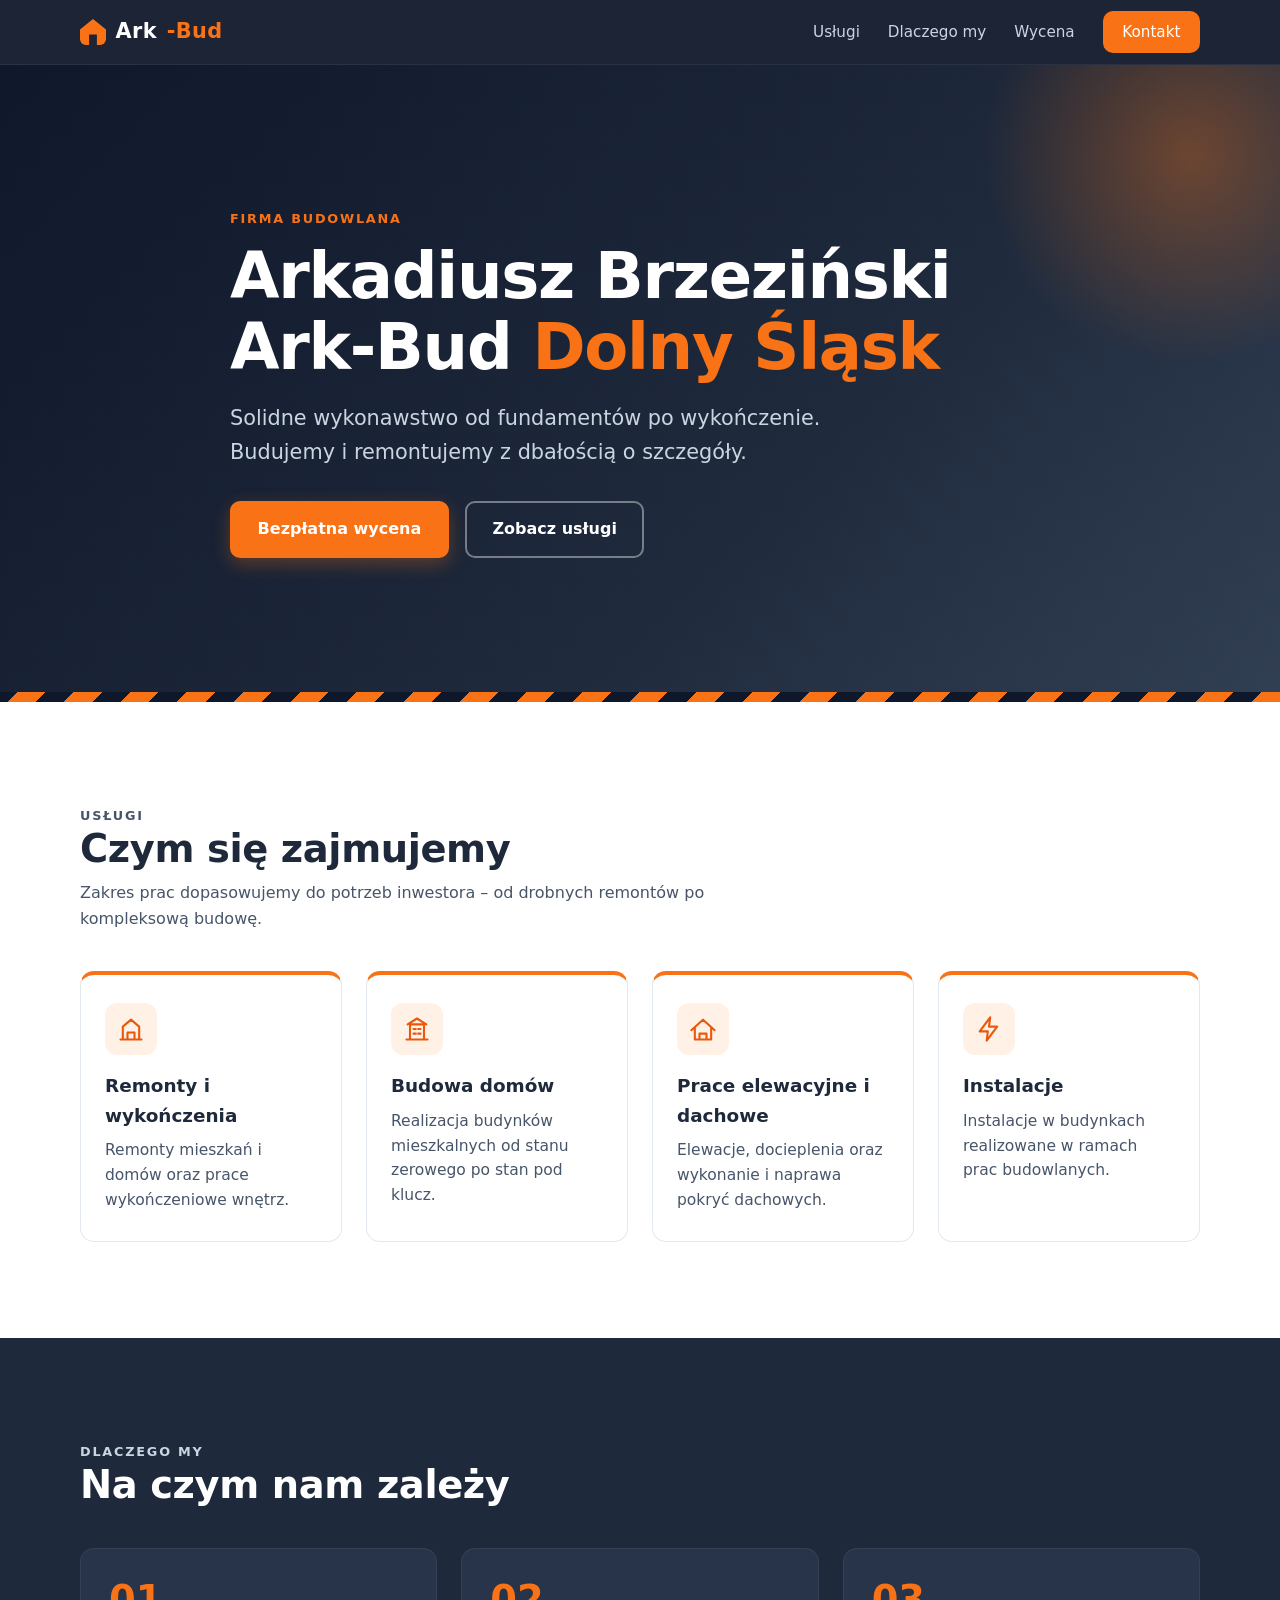
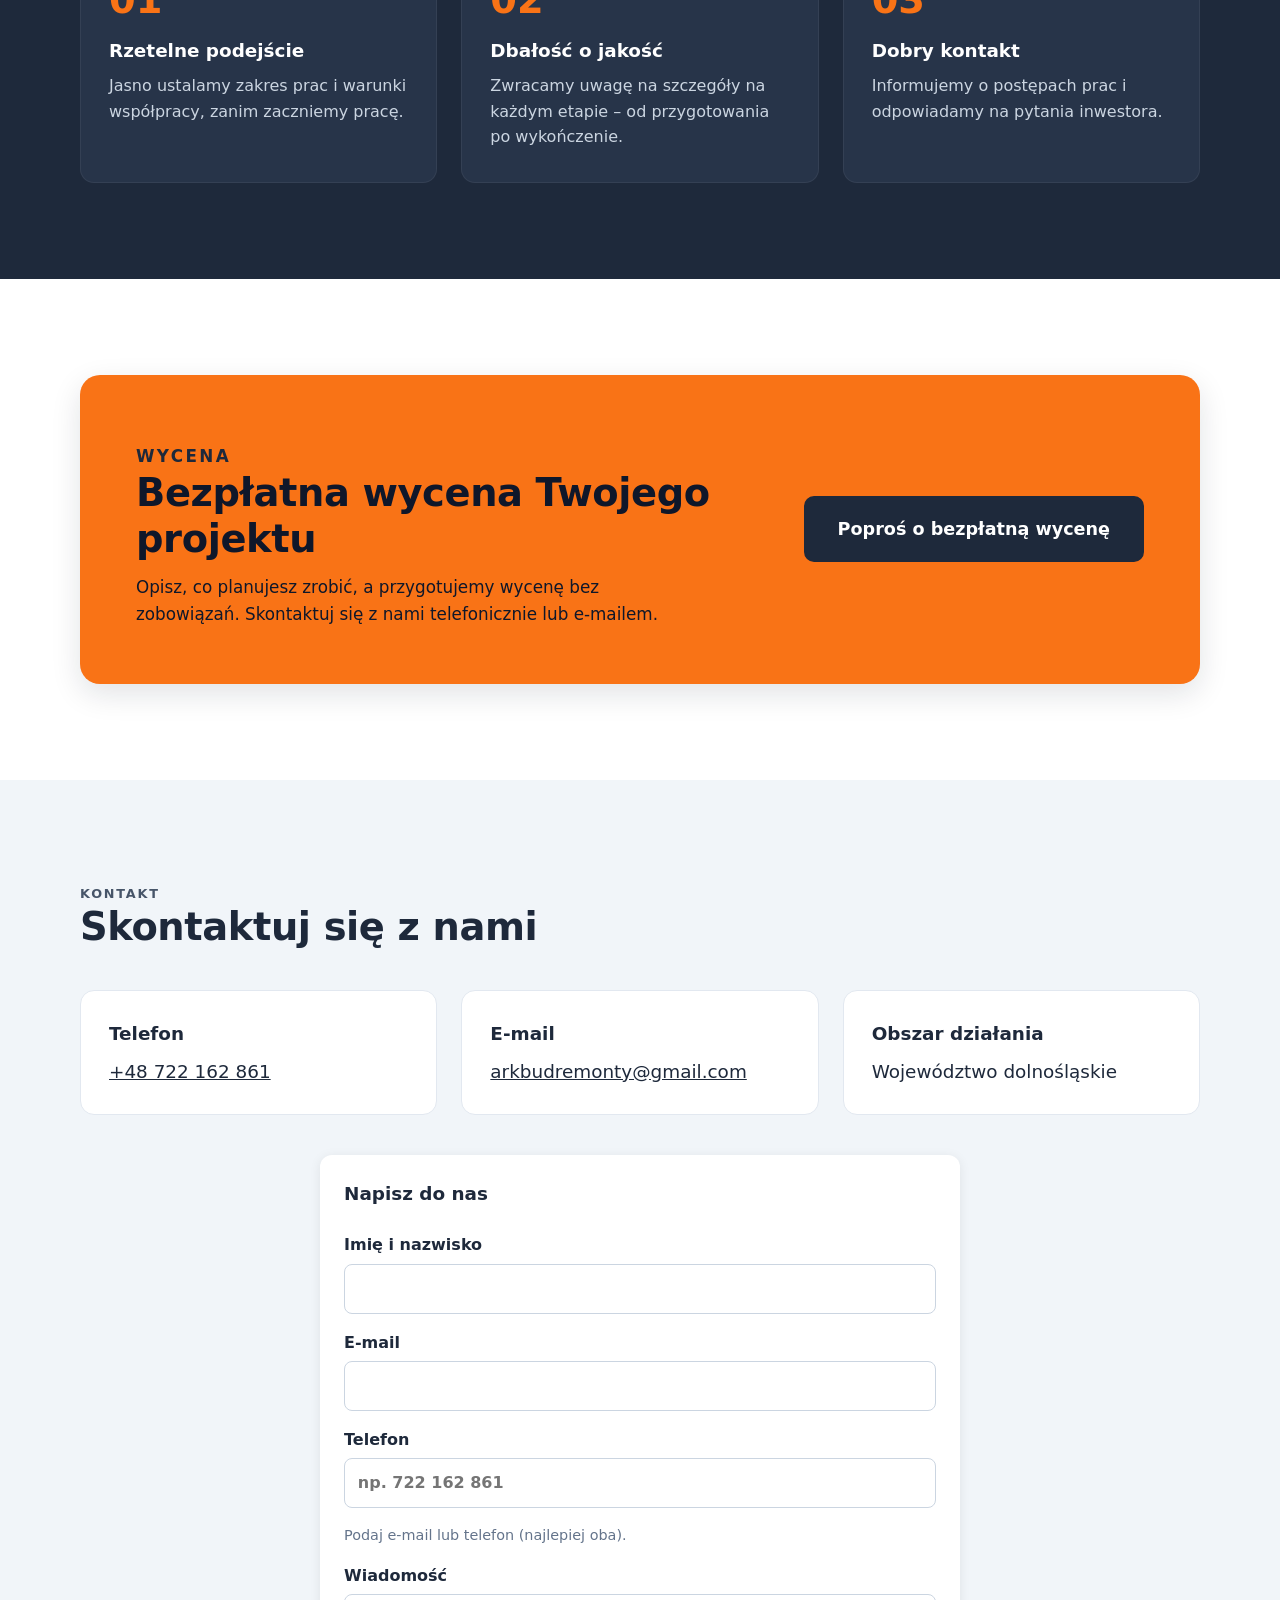
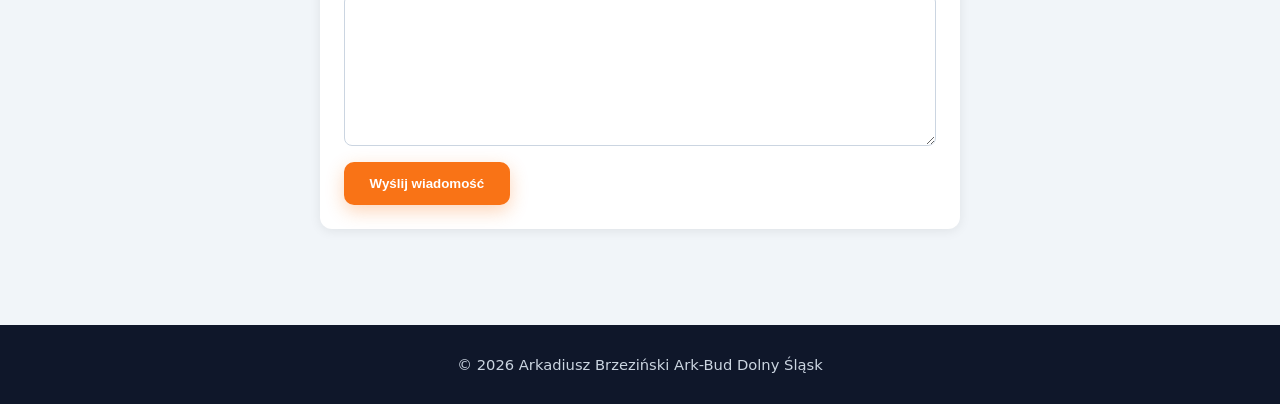
==== commit d5fbacad: "Logo w menu: Ark-Bud" ====
--- a/index.html
+++ b/index.html
@@ -24,7 +24,7 @@
   <header class="site-header">
     <div class="container nav">
       <a class="brand" href="#top" aria-label="Arkadiusz Brzeziński Ark-Bud Dolny Śląsk – strona główna">
-        <span class="brand-mark" aria-hidden="true"></span>Ark<b>-Dom</b>
+        <span class="brand-mark" aria-hidden="true"></span>Ark<b>-Bud</b>
       </a>
       <input type="checkbox" id="menu-toggle" class="menu-toggle" aria-label="Menu">
       <label for="menu-toggle" class="burger" aria-hidden="true"><span></span></label>
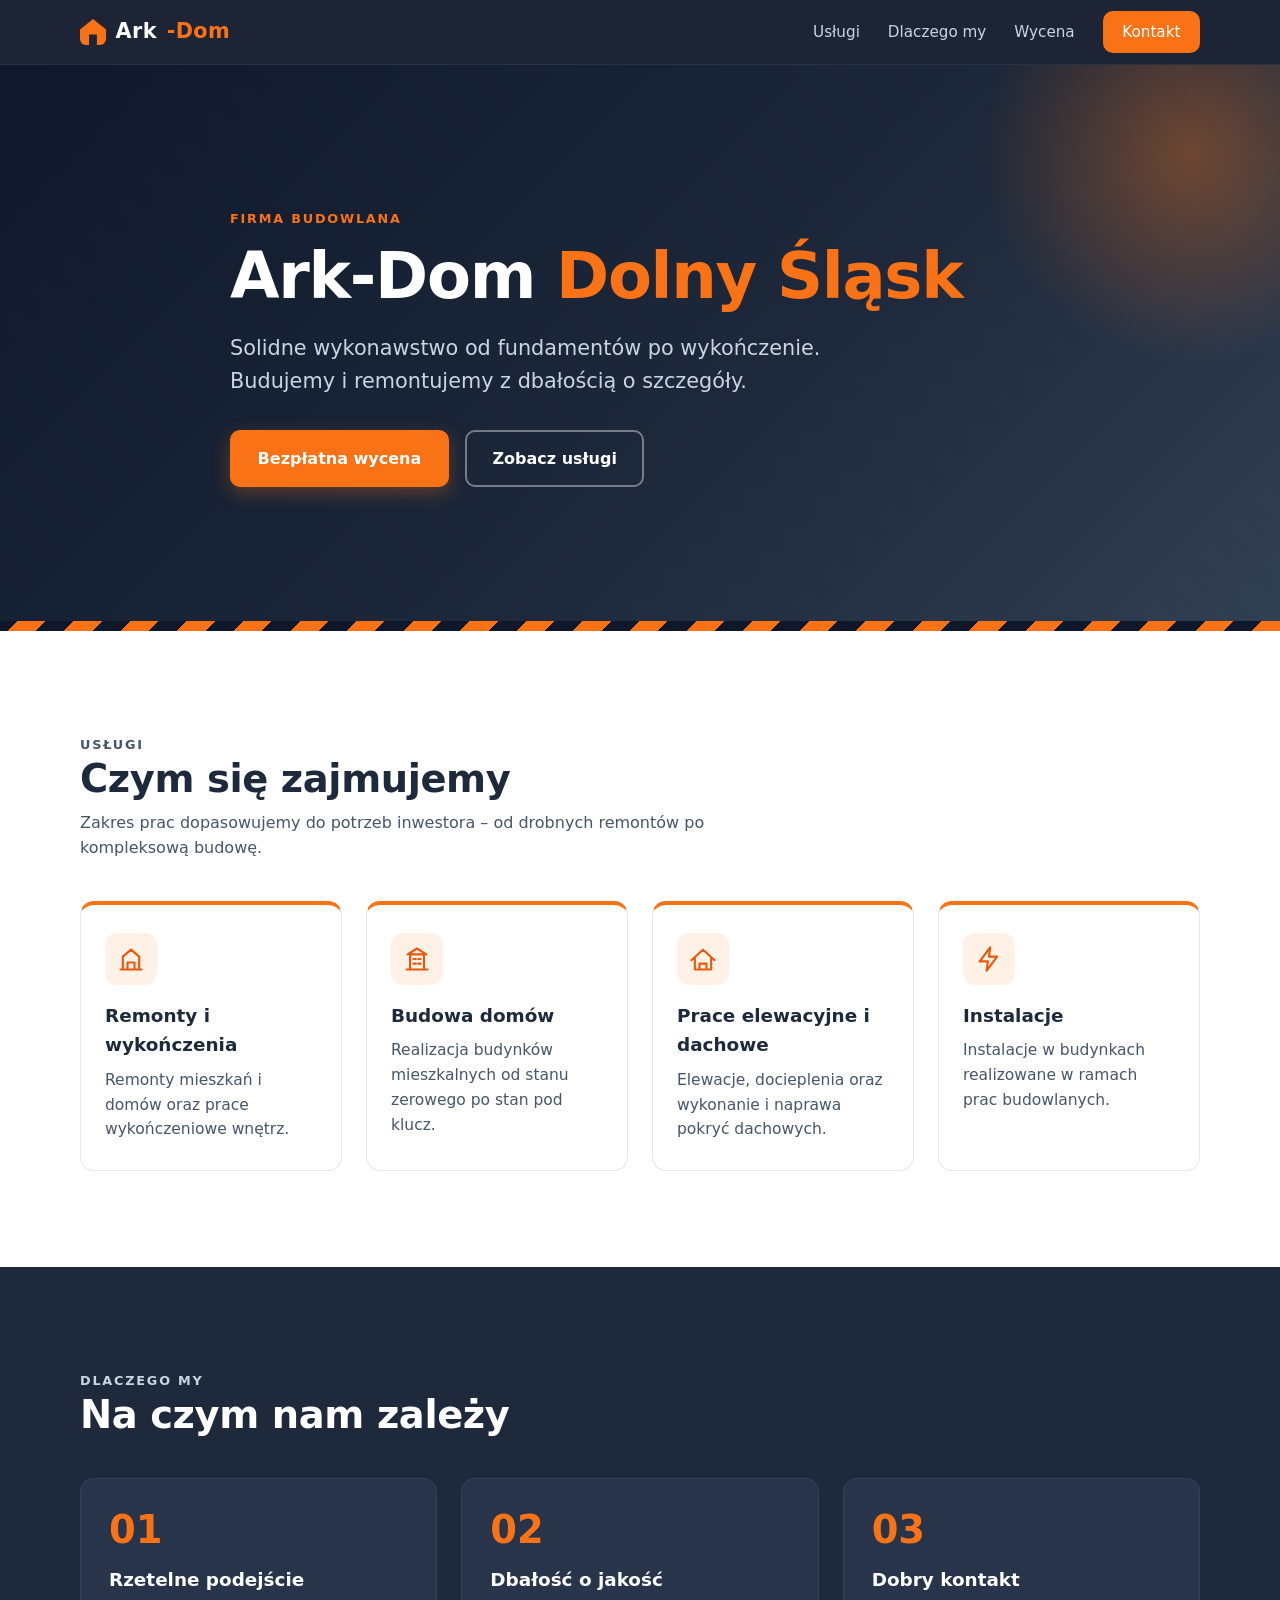
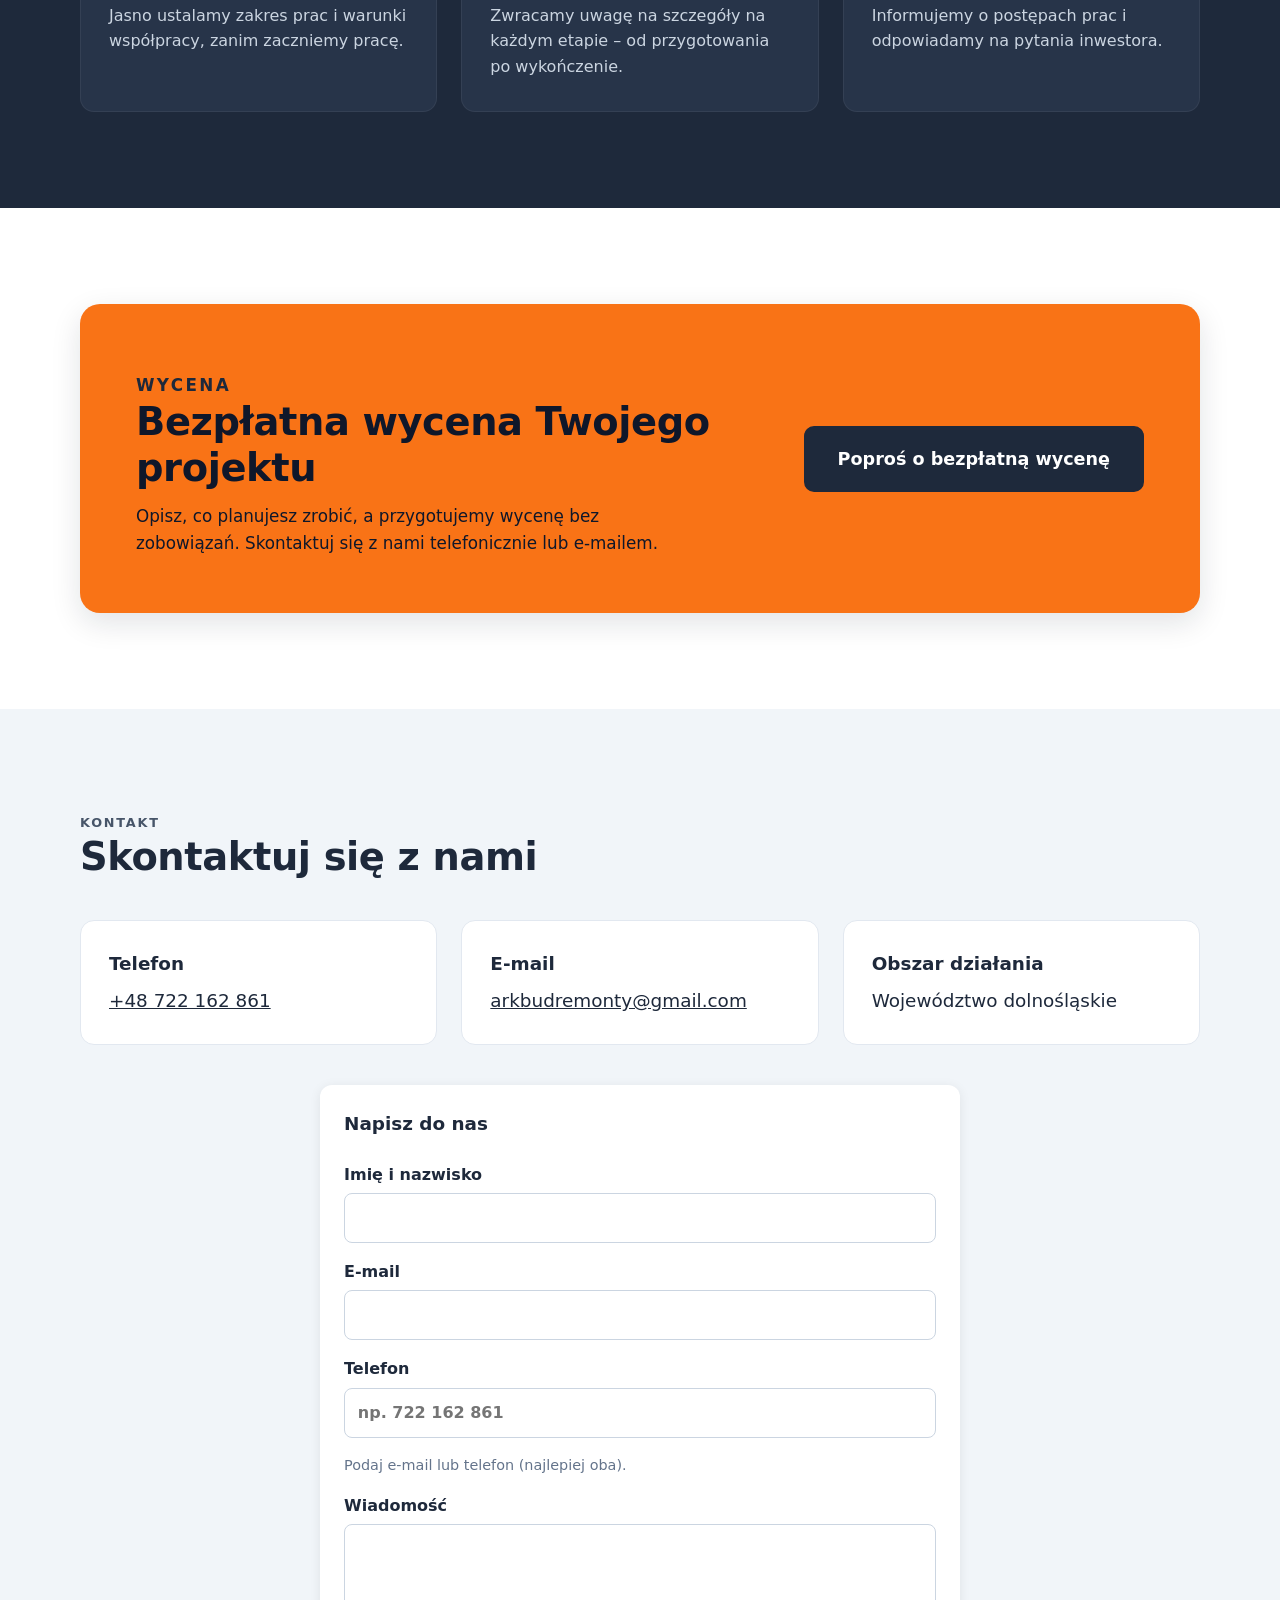
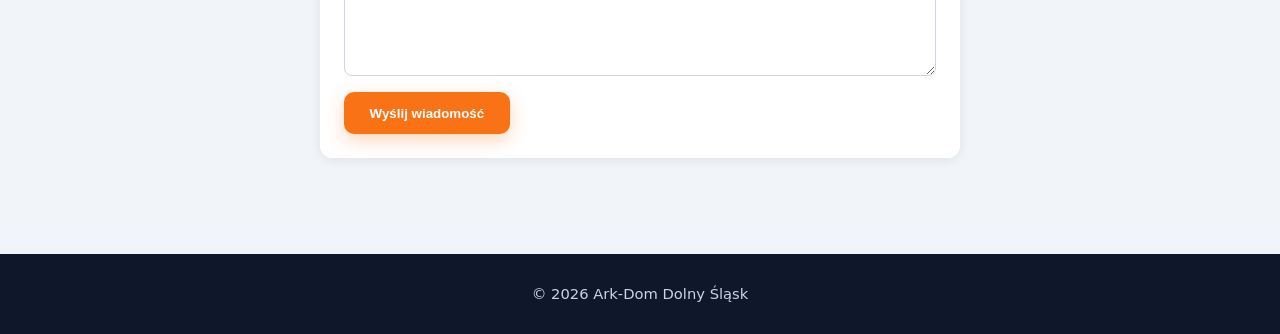
==== commit f9884c07: "Cofnięcie: przywrócenie nazwy Ark-Dom Dolny Śląsk" ====
--- a/index.html
+++ b/index.html
@@ -3,19 +3,19 @@
 <head>
   <meta charset="utf-8">
   <meta name="viewport" content="width=device-width, initial-scale=1">
-  <title>Arkadiusz Brzeziński Ark-Bud Dolny Śląsk (Arcdon) – firma budowlana</title>
-  <meta name="description" content="Arkadiusz Brzeziński Ark-Bud Dolny Śląsk (Arcdon) – firma budowlana. Remonty i wykończenia, budowa domów, prace elewacyjne i dachowe, instalacje. Bezpłatna wycena.">
-  <meta name="author" content="Arkadiusz Brzeziński Ark-Bud Dolny Śląsk">
+  <title>Ark-Dom Dolny Śląsk (Arcdon) – firma budowlana</title>
+  <meta name="description" content="Ark-Dom Dolny Śląsk (Arcdon) – firma budowlana. Remonty i wykończenia, budowa domów, prace elewacyjne i dachowe, instalacje. Bezpłatna wycena.">
+  <meta name="author" content="Ark-Dom Dolny Śląsk">
   <meta name="theme-color" content="#1e293b">
   <meta property="og:type" content="website">
   <meta property="og:locale" content="pl_PL">
-  <meta property="og:title" content="Arkadiusz Brzeziński Ark-Bud Dolny Śląsk – firma budowlana">
+  <meta property="og:title" content="Ark-Dom Dolny Śląsk – firma budowlana">
   <meta property="og:description" content="Remonty, budowa domów, elewacje, dachy i instalacje. Poproś o bezpłatną wycenę.">
   <link rel="icon" href="data:image/svg+xml,%3Csvg xmlns='http://www.w3.org/2000/svg' viewBox='0 0 64 64'%3E%3Crect width='64' height='64' rx='12' fill='%231e293b'/%3E%3Cpath d='M12 50V28L32 12l20 16v22H40V36H24v14z' fill='%23f97316'/%3E%3C/svg%3E">
   <link rel="stylesheet" href="style.css">
   <link rel="canonical" href="https://ark-bud.github.io/">
   <script type="application/ld+json">
-  {"@context":"https://schema.org","@type":"GeneralContractor","name":"Arkadiusz Brzeziński Ark-Bud Dolny Śląsk","alternateName":"Arcdon","url":"https://ark-bud.github.io/","telephone":"+48722162861","email":"arkbudremonty@gmail.com","areaServed":{"@type":"AdministrativeArea","name":"Województwo dolnośląskie"},"description":"Firma budowlana: remonty i wykończenia, budowa domów, prace elewacyjne i dachowe, instalacje. Dolny Śląsk."}
+  {"@context":"https://schema.org","@type":"GeneralContractor","name":"Ark-Dom Dolny Śląsk","alternateName":"Arcdon","url":"https://ark-bud.github.io/","telephone":"+48722162861","email":"arkbudremonty@gmail.com","areaServed":{"@type":"AdministrativeArea","name":"Województwo dolnośląskie"},"description":"Firma budowlana: remonty i wykończenia, budowa domów, prace elewacyjne i dachowe, instalacje. Dolny Śląsk."}
   </script>
 </head>
 <body>
@@ -23,8 +23,8 @@
 
   <header class="site-header">
     <div class="container nav">
-      <a class="brand" href="#top" aria-label="Arkadiusz Brzeziński Ark-Bud Dolny Śląsk – strona główna">
-        <span class="brand-mark" aria-hidden="true"></span>Ark<b>-Bud</b>
+      <a class="brand" href="#top" aria-label="Ark-Dom Dolny Śląsk – strona główna">
+        <span class="brand-mark" aria-hidden="true"></span>Ark<b>-Dom</b>
       </a>
       <input type="checkbox" id="menu-toggle" class="menu-toggle" aria-label="Menu">
       <label for="menu-toggle" class="burger" aria-hidden="true"><span></span></label>
@@ -41,7 +41,7 @@
     <section class="hero" id="top">
       <div class="container hero-inner">
         <p class="eyebrow">Firma budowlana</p>
-        <h1>Arkadiusz Brzeziński Ark-Bud <span>Dolny Śląsk</span></h1>
+        <h1>Ark-Dom <span>Dolny Śląsk</span></h1>
         <p class="tagline">Solidne wykonawstwo od fundamentów po wykończenie. Budujemy i remontujemy z dbałością o szczegóły.</p>
         <div class="hero-actions">
           <a class="btn" href="#wycena">Bezpłatna wycena</a>
@@ -143,7 +143,7 @@
         </div>
         <form class="contact-form" action="https://formsubmit.co/arkbudremonty@gmail.com" method="POST">
           <h3>Napisz do nas</h3>
-          <input type="hidden" name="_subject" value="Nowa wiadomość ze strony Arkadiusz Brzeziński Ark-Bud Dolny Śląsk">
+          <input type="hidden" name="_subject" value="Nowa wiadomość ze strony Ark-Dom Dolny Śląsk">
           <input type="hidden" name="_captcha" value="true">
           <input type="text" name="_honey" style="display:none" tabindex="-1" autocomplete="off">
           <label>Imię i nazwisko<input type="text" name="name" required></label>
@@ -160,7 +160,7 @@
 
   <footer class="site-footer">
     <div class="container">
-      <p>© 2026 Arkadiusz Brzeziński Ark-Bud Dolny Śląsk</p>
+      <p>© 2026 Ark-Dom Dolny Śląsk</p>
     </div>
   </footer>
   <script>
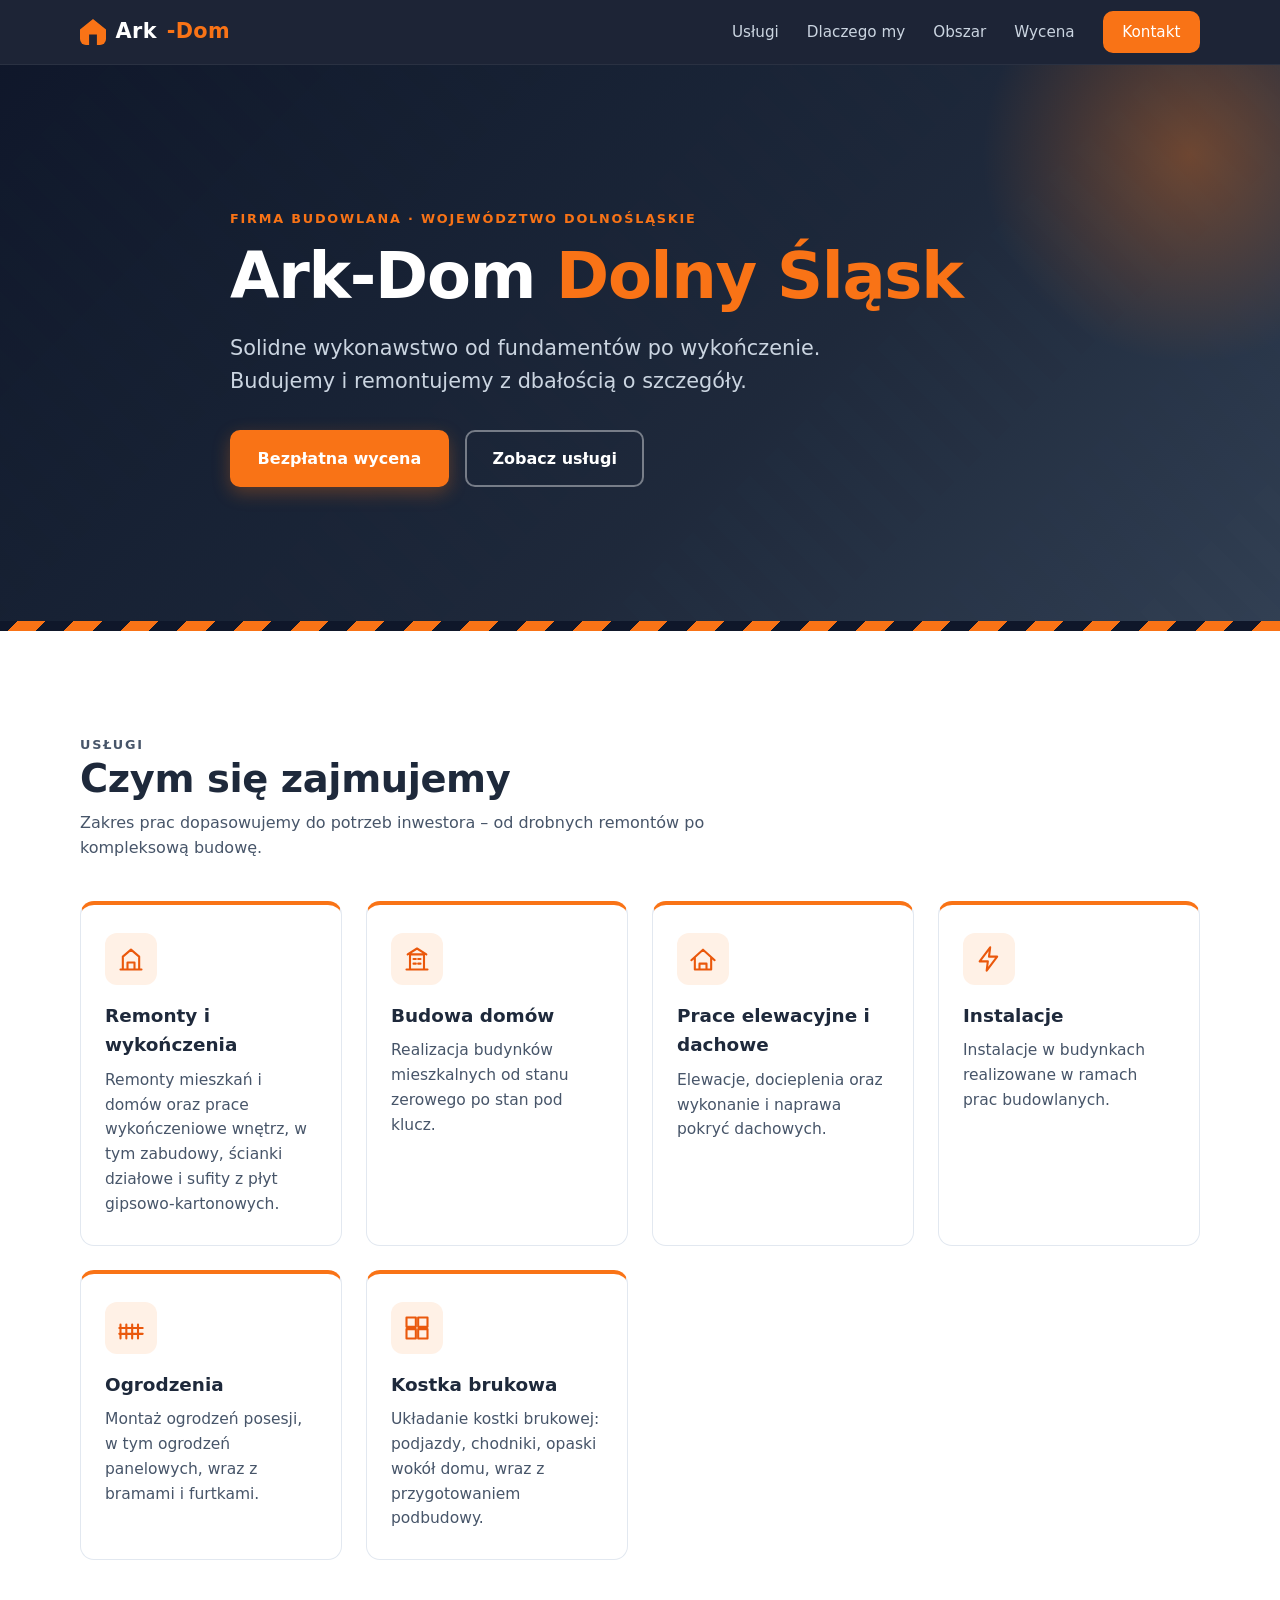
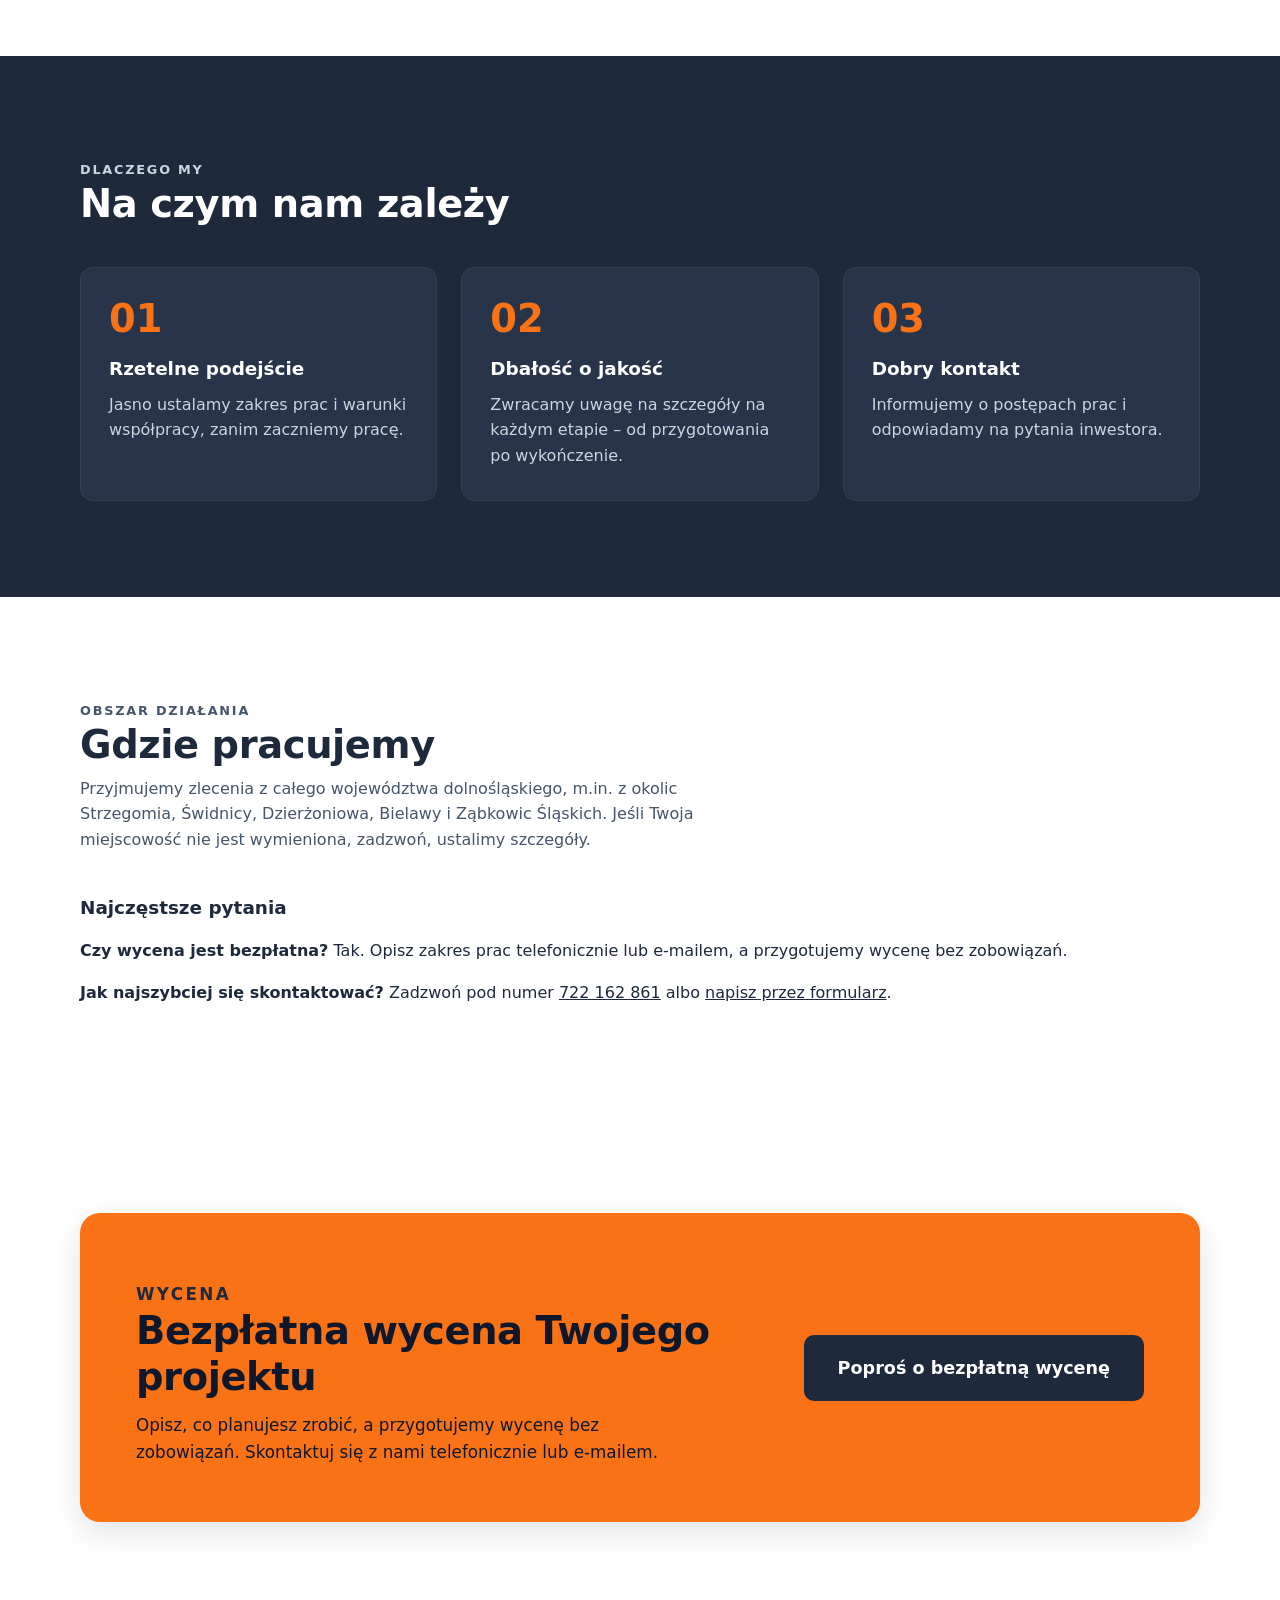
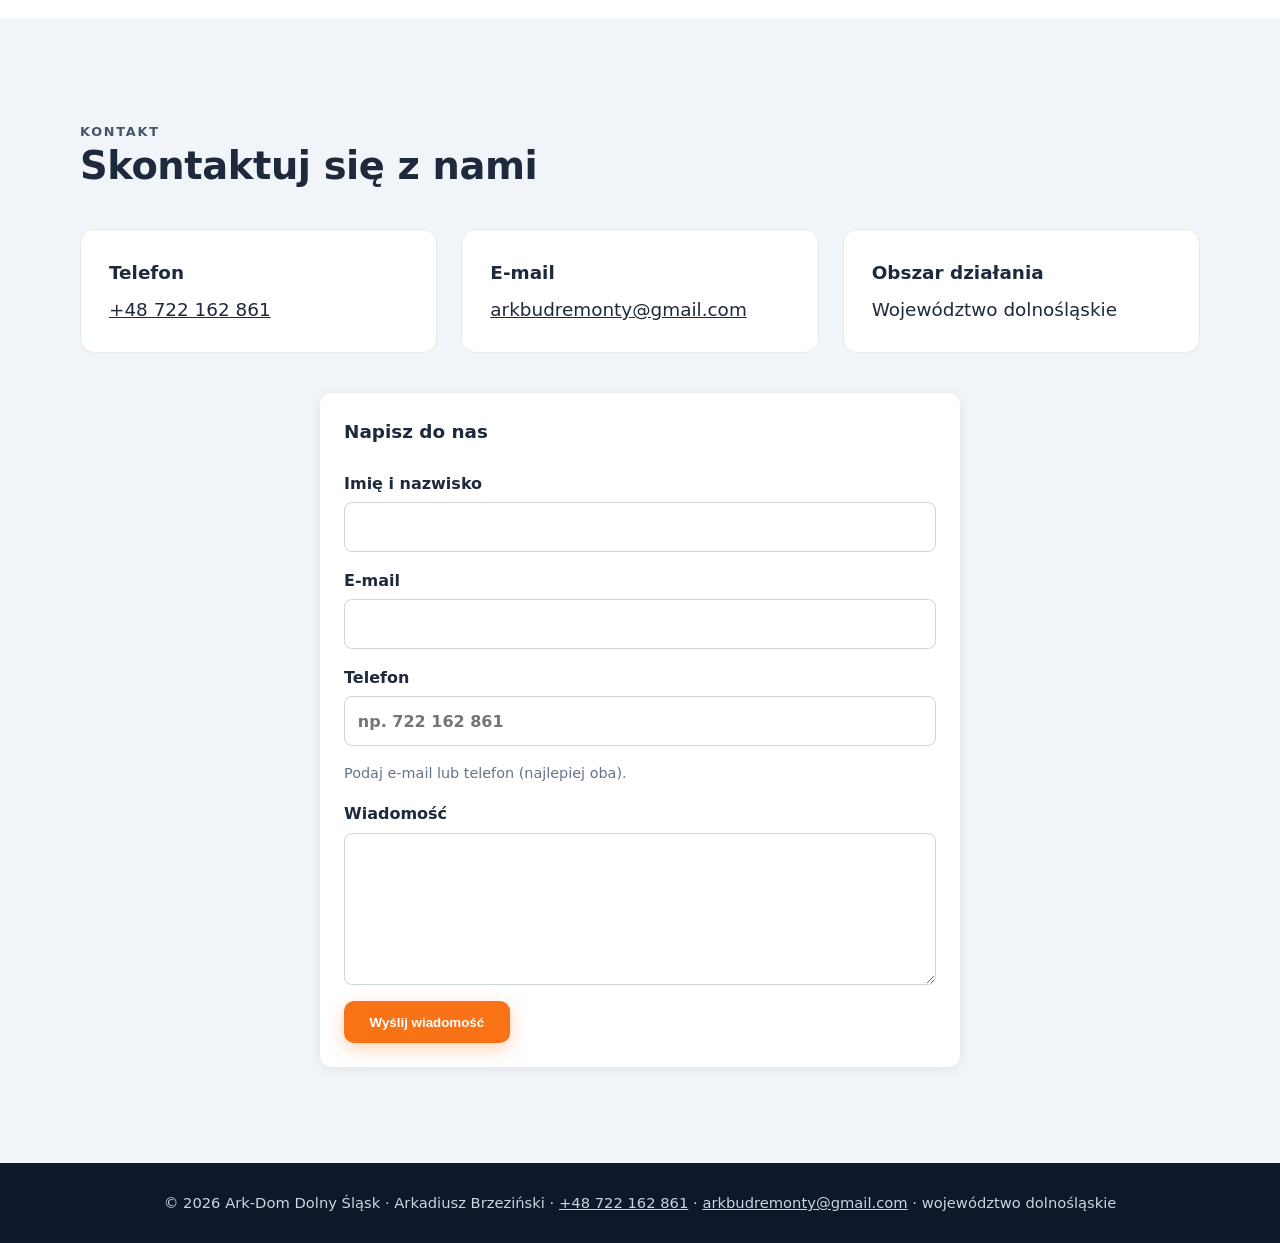
==== commit 648c200e: "SEO: tytuł, opis, schema, usługi, obszar działania, FAQ, sitemap lastmod" ====
--- a/index.html
+++ b/index.html
@@ -3,19 +3,37 @@
 <head>
   <meta charset="utf-8">
   <meta name="viewport" content="width=device-width, initial-scale=1">
-  <title>Ark-Dom Dolny Śląsk (Arcdon) – firma budowlana</title>
-  <meta name="description" content="Ark-Dom Dolny Śląsk (Arcdon) – firma budowlana. Remonty i wykończenia, budowa domów, prace elewacyjne i dachowe, instalacje. Bezpłatna wycena.">
+  <title>Ark-Dom Dolny Śląsk – firma budowlana, remonty, ogrodzenia, kostka brukowa</title>
+  <meta name="description" content="Ark-Dom Dolny Śląsk – firma budowlana z województwa dolnośląskiego. Remonty i wykończenia, płyty GK, ogrodzenia, kostka brukowa, elewacje, dachy, budowa domów. Bezpłatna wycena: 722 162 861.">
   <meta name="author" content="Ark-Dom Dolny Śląsk">
   <meta name="theme-color" content="#1e293b">
   <meta property="og:type" content="website">
   <meta property="og:locale" content="pl_PL">
   <meta property="og:title" content="Ark-Dom Dolny Śląsk – firma budowlana">
-  <meta property="og:description" content="Remonty, budowa domów, elewacje, dachy i instalacje. Poproś o bezpłatną wycenę.">
+  <meta property="og:description" content="Remonty, wykończenia, ogrodzenia, kostka brukowa, elewacje i budowa domów na Dolnym Śląsku. Poproś o bezpłatną wycenę.">
+  <meta property="og:url" content="https://ark-bud.github.io/">
+  <meta property="og:site_name" content="Ark-Dom Dolny Śląsk">
+  <meta name="twitter:card" content="summary">
+  <meta name="robots" content="index, follow">
   <link rel="icon" href="data:image/svg+xml,%3Csvg xmlns='http://www.w3.org/2000/svg' viewBox='0 0 64 64'%3E%3Crect width='64' height='64' rx='12' fill='%231e293b'/%3E%3Cpath d='M12 50V28L32 12l20 16v22H40V36H24v14z' fill='%23f97316'/%3E%3C/svg%3E">
   <link rel="stylesheet" href="style.css">
   <link rel="canonical" href="https://ark-bud.github.io/">
   <script type="application/ld+json">
-  {"@context":"https://schema.org","@type":"GeneralContractor","name":"Ark-Dom Dolny Śląsk","alternateName":"Arcdon","url":"https://ark-bud.github.io/","telephone":"+48722162861","email":"arkbudremonty@gmail.com","areaServed":{"@type":"AdministrativeArea","name":"Województwo dolnośląskie"},"description":"Firma budowlana: remonty i wykończenia, budowa domów, prace elewacyjne i dachowe, instalacje. Dolny Śląsk."}
+  {"@context":"https://schema.org","@graph":[
+  {"@type":"GeneralContractor","@id":"https://ark-bud.github.io/#firma","name":"Ark-Dom Dolny Śląsk","alternateName":"Arcdon","url":"https://ark-bud.github.io/","telephone":"+48722162861","email":"arkbudremonty@gmail.com","founder":{"@type":"Person","name":"Arkadiusz Brzeziński"},"address":{"@type":"PostalAddress","addressRegion":"dolnośląskie","addressCountry":"PL"},"areaServed":{"@type":"AdministrativeArea","name":"Województwo dolnośląskie"},"knowsLanguage":"pl","description":"Firma budowlana z Dolnego Śląska: remonty i wykończenia wnętrz, zabudowy z płyt GK, ogrodzenia, kostka brukowa, elewacje i dachy, budowa domów.",
+   "hasOfferCatalog":{"@type":"OfferCatalog","name":"Usługi budowlane","itemListElement":[
+    {"@type":"Offer","itemOffered":{"@type":"Service","name":"Remonty i wykończenia wnętrz"}},
+    {"@type":"Offer","itemOffered":{"@type":"Service","name":"Zabudowy i sufity z płyt gipsowo-kartonowych"}},
+    {"@type":"Offer","itemOffered":{"@type":"Service","name":"Montaż ogrodzeń"}},
+    {"@type":"Offer","itemOffered":{"@type":"Service","name":"Układanie kostki brukowej"}},
+    {"@type":"Offer","itemOffered":{"@type":"Service","name":"Prace elewacyjne i dachowe"}},
+    {"@type":"Offer","itemOffered":{"@type":"Service","name":"Budowa domów"}}]}},
+  {"@type":"WebSite","@id":"https://ark-bud.github.io/#www","url":"https://ark-bud.github.io/","name":"Ark-Dom Dolny Śląsk","inLanguage":"pl-PL","publisher":{"@id":"https://ark-bud.github.io/#firma"}},
+  {"@type":"FAQPage","mainEntity":[
+   {"@type":"Question","name":"Czy wycena jest bezpłatna?","acceptedAnswer":{"@type":"Answer","text":"Tak. Opisz zakres prac telefonicznie lub e-mailem, a przygotujemy wycenę bez zobowiązań."}},
+   {"@type":"Question","name":"Na jakim terenie pracujecie?","acceptedAnswer":{"@type":"Answer","text":"Przyjmujemy zlecenia z województwa dolnośląskiego, m.in. z okolic Strzegomia, Świdnicy, Dzierżoniowa, Bielawy i Ząbkowic Śląskich."}},
+   {"@type":"Question","name":"Jak szybko odpowiadacie na zapytanie?","acceptedAnswer":{"@type":"Answer","text":"Najszybciej telefonicznie pod numerem 722 162 861. Na wiadomości e-mail i z formularza odpowiadamy możliwie szybko."}}]}
+  ]}
   </script>
 </head>
 <body>
@@ -31,6 +49,7 @@
       <nav class="menu" aria-label="Główna nawigacja">
         <a href="#uslugi">Usługi</a>
         <a href="#dlaczego-my">Dlaczego my</a>
+        <a href="#obszar">Obszar</a>
         <a href="#wycena">Wycena</a>
         <a href="#kontakt" class="btn btn-sm">Kontakt</a>
       </nav>
@@ -40,8 +59,8 @@
   <main id="main">
     <section class="hero" id="top">
       <div class="container hero-inner">
-        <p class="eyebrow">Firma budowlana</p>
-        <h1>Ark-Dom <span>Dolny Śląsk</span></h1>
+        <p class="eyebrow">Firma budowlana · województwo dolnośląskie</p>
+        <h1>Ark-Dom <span>Dolny Śląsk</span><span class="sr-only"> – firma budowlana i remontowa</span></h1>
         <p class="tagline">Solidne wykonawstwo od fundamentów po wykończenie. Budujemy i remontujemy z dbałością o szczegóły.</p>
         <div class="hero-actions">
           <a class="btn" href="#wycena">Bezpłatna wycena</a>
@@ -61,7 +80,7 @@
           <article class="card">
             <div class="icon" aria-hidden="true"><svg viewBox="0 0 24 24"><path d="M3 21h18M5 21V10l7-6 7 6v11M9 21v-6h6v6"/></svg></div>
             <h3>Remonty i wykończenia</h3>
-            <p>Remonty mieszkań i domów oraz prace wykończeniowe wnętrz.</p>
+            <p>Remonty mieszkań i domów oraz prace wykończeniowe wnętrz, w tym zabudowy, ścianki działowe i sufity z płyt gipsowo-kartonowych.</p>
           </article>
           <article class="card">
             <div class="icon" aria-hidden="true"><svg viewBox="0 0 24 24"><path d="M3 21h18M6 21V8h12v13M9 12h2M13 12h2M9 16h2M13 16h2M4 8l8-5 8 5"/></svg></div>
@@ -77,6 +96,16 @@
             <div class="icon" aria-hidden="true"><svg viewBox="0 0 24 24"><path d="M13 2L4 14h7l-1 8 9-12h-7z"/></svg></div>
             <h3>Instalacje</h3>
             <p>Instalacje w budynkach realizowane w ramach prac budowlanych.</p>
+          </article>
+          <article class="card">
+            <div class="icon" aria-hidden="true"><svg viewBox="0 0 24 24"><path d="M3 21V9M8 21V9M13 21V9M18 21V9M2 12h20M2 17h20"/></svg></div>
+            <h3>Ogrodzenia</h3>
+            <p>Montaż ogrodzeń posesji, w tym ogrodzeń panelowych, wraz z bramami i furtkami.</p>
+          </article>
+          <article class="card">
+            <div class="icon" aria-hidden="true"><svg viewBox="0 0 24 24"><path d="M3 3h8v8H3zM13 3h8v8h-8zM3 13h8v8H3zM13 13h8v8h-8z"/></svg></div>
+            <h3>Kostka brukowa</h3>
+            <p>Układanie kostki brukowej: podjazdy, chodniki, opaski wokół domu, wraz z przygotowaniem podbudowy.</p>
           </article>
         </div>
       </div>
@@ -105,6 +134,19 @@
             <p>Informujemy o postępach prac i odpowiadamy na pytania inwestora.</p>
           </article>
         </div>
+      </div>
+    </section>
+
+    <section class="section" id="obszar">
+      <div class="container">
+        <header class="section-head">
+          <p class="eyebrow">Obszar działania</p>
+          <h2>Gdzie pracujemy</h2>
+          <p>Przyjmujemy zlecenia z całego województwa dolnośląskiego, m.in. z okolic Strzegomia, Świdnicy, Dzierżoniowa, Bielawy i Ząbkowic Śląskich. Jeśli Twoja miejscowość nie jest wymieniona, zadzwoń, ustalimy szczegóły.</p>
+        </header>
+        <h3>Najczęstsze pytania</h3>
+        <p><strong>Czy wycena jest bezpłatna?</strong> Tak. Opisz zakres prac telefonicznie lub e-mailem, a przygotujemy wycenę bez zobowiązań.</p>
+        <p><strong>Jak najszybciej się skontaktować?</strong> Zadzwoń pod numer <a href="tel:+48722162861">722 162 861</a> albo <a href="#kontakt">napisz przez formularz</a>.</p>
       </div>
     </section>
 
@@ -160,7 +202,7 @@
 
   <footer class="site-footer">
     <div class="container">
-      <p>© 2026 Ark-Dom Dolny Śląsk</p>
+      <p>© 2026 Ark-Dom Dolny Śląsk · Arkadiusz Brzeziński · <a href="tel:+48722162861">+48 722 162 861</a> · <a href="mailto:arkbudremonty@gmail.com">arkbudremonty@gmail.com</a> · województwo dolnośląskie</p>
     </div>
   </footer>
   <script>
--- a/style.css
+++ b/style.css
@@ -114,3 +114,4 @@
 .contact-form input[type=text],.contact-form textarea{font:inherit;padding:.7rem .8rem;border:1px solid #cbd5e1;border-radius:8px}
 .contact-form button{cursor:pointer;border:0;justify-self:start}
 .form-hint{margin:0;color:#64748b;font-size:.9rem}.form-error{margin:0;color:#b91c1c;font-weight:600}.contact-form input[type=email],.contact-form input[type=tel]{font:inherit;padding:.7rem .8rem;border:1px solid #cbd5e1;border-radius:8px}
+.sr-only{position:absolute;width:1px;height:1px;overflow:hidden;clip:rect(0 0 0 0);white-space:nowrap}
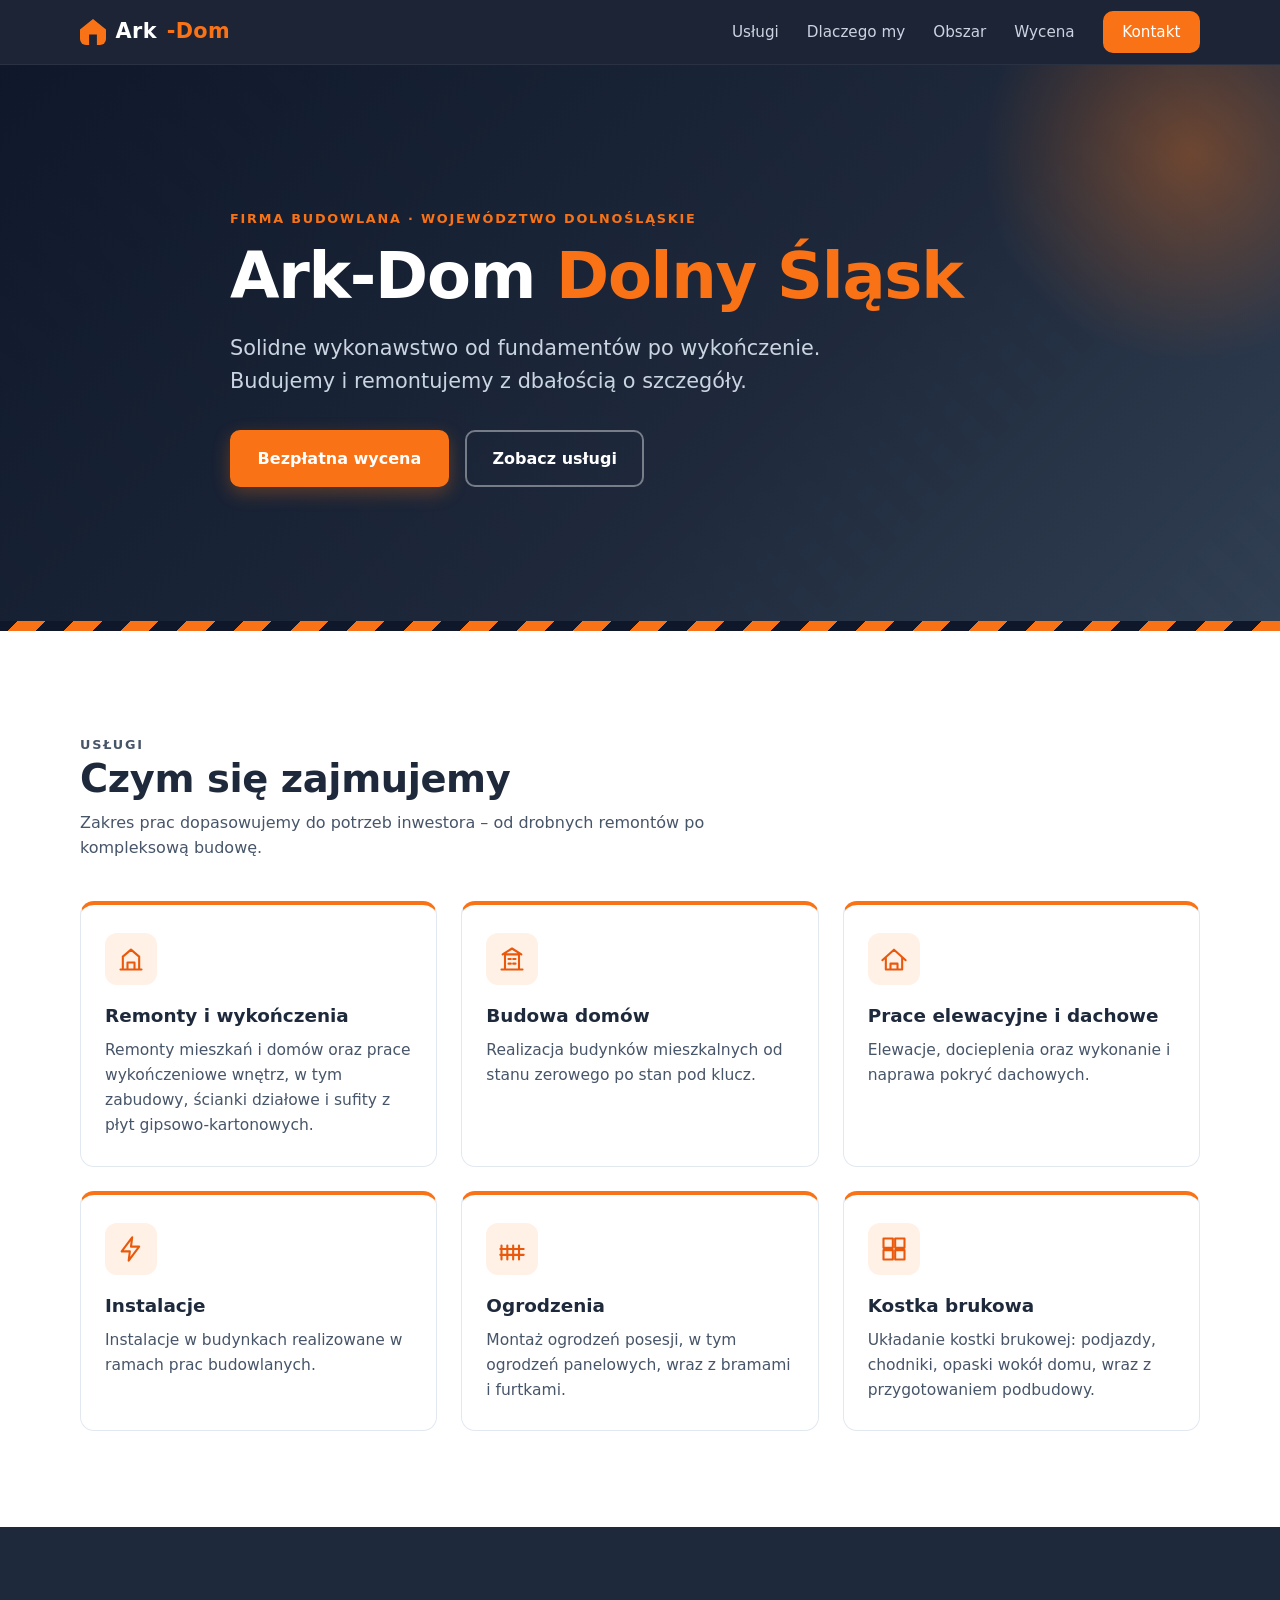
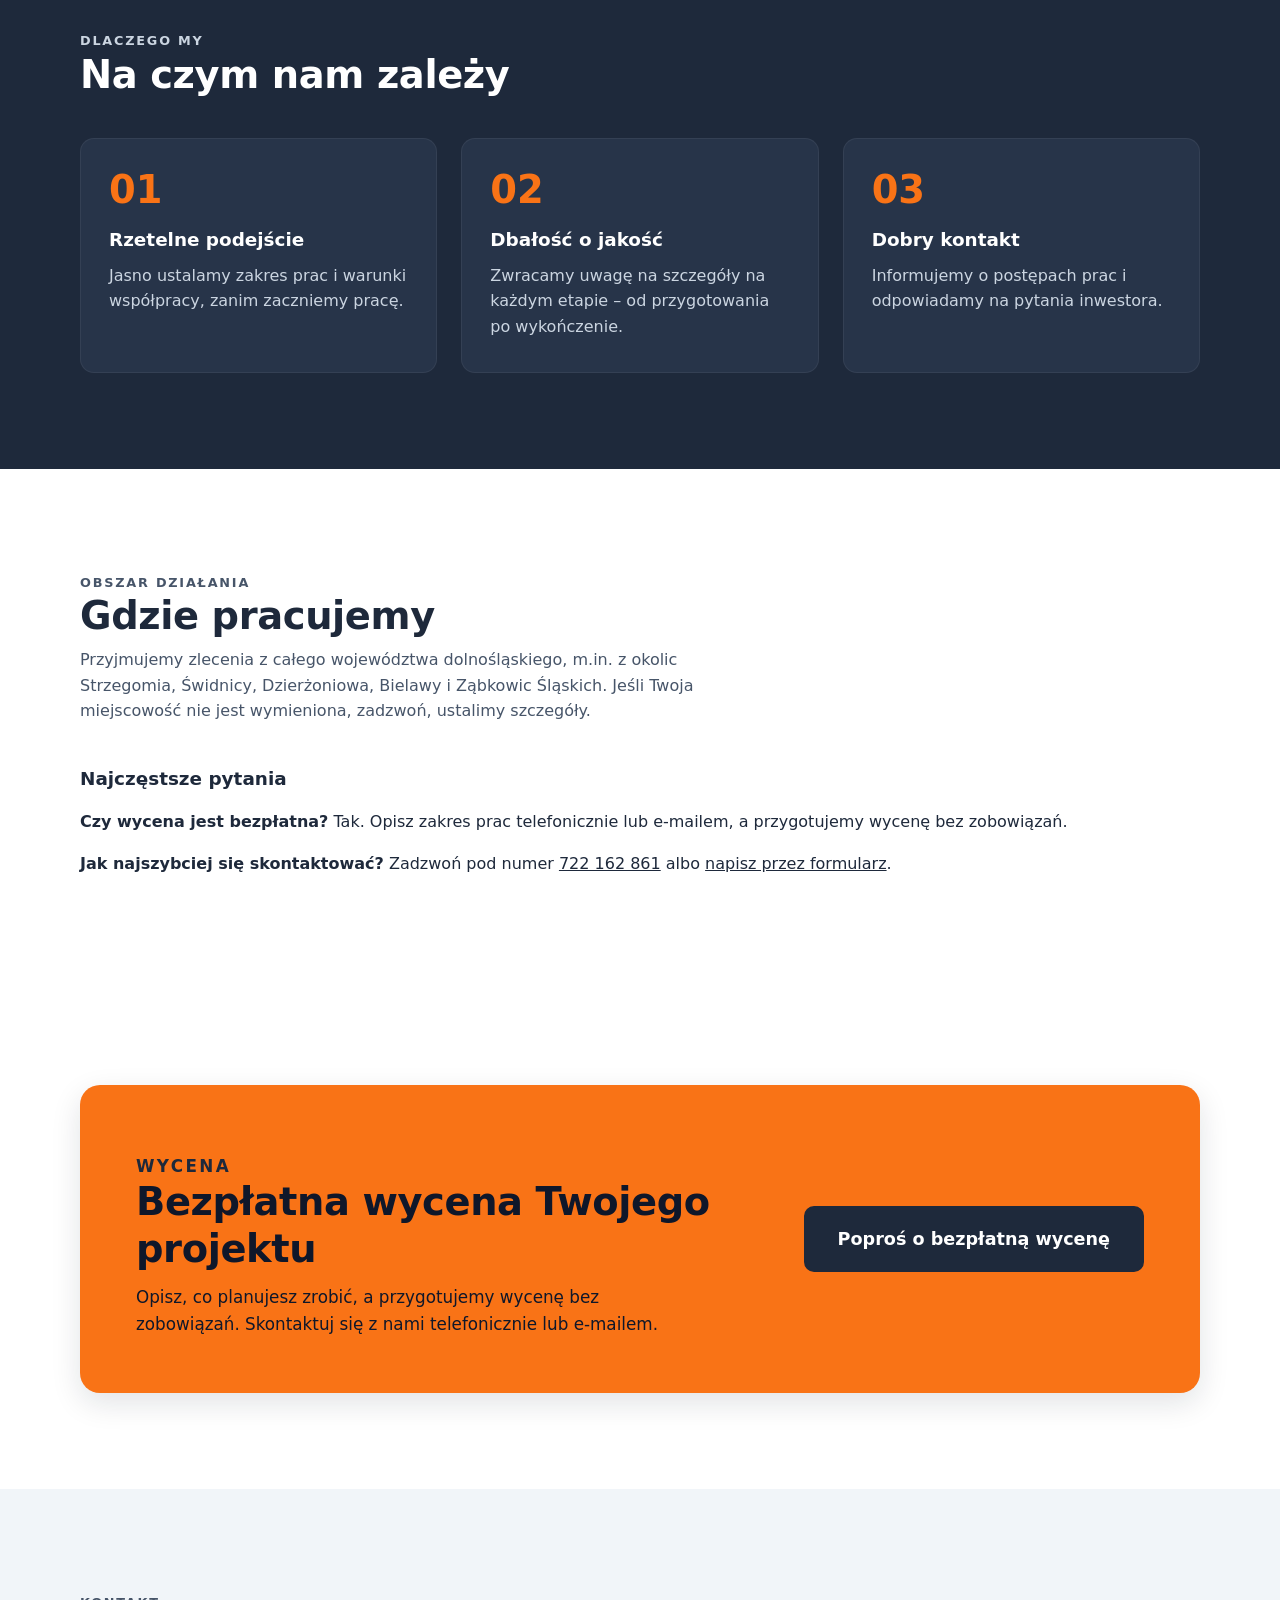
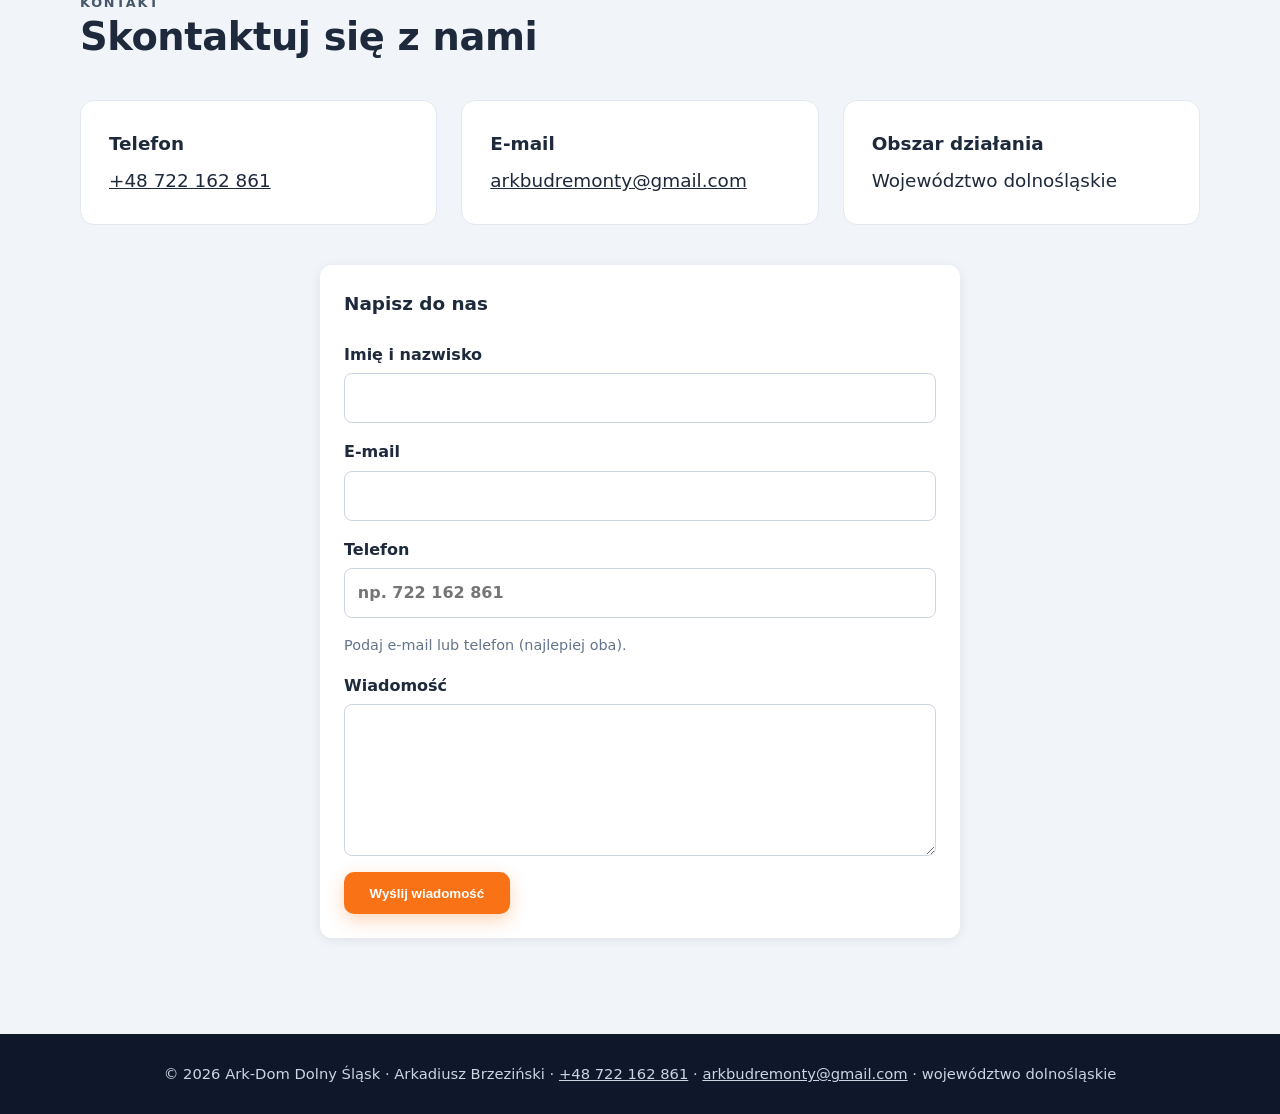
==== commit 82b540ee: "Siatka usług 3 kolumny" ====
--- a/index.html
+++ b/index.html
@@ -76,7 +76,7 @@
           <h2>Czym się zajmujemy</h2>
           <p>Zakres prac dopasowujemy do potrzeb inwestora – od drobnych remontów po kompleksową budowę.</p>
         </header>
-        <div class="grid grid-4">
+        <div class="grid grid-3">
           <article class="card">
             <div class="icon" aria-hidden="true"><svg viewBox="0 0 24 24"><path d="M3 21h18M5 21V10l7-6 7 6v11M9 21v-6h6v6"/></svg></div>
             <h3>Remonty i wykończenia</h3>
